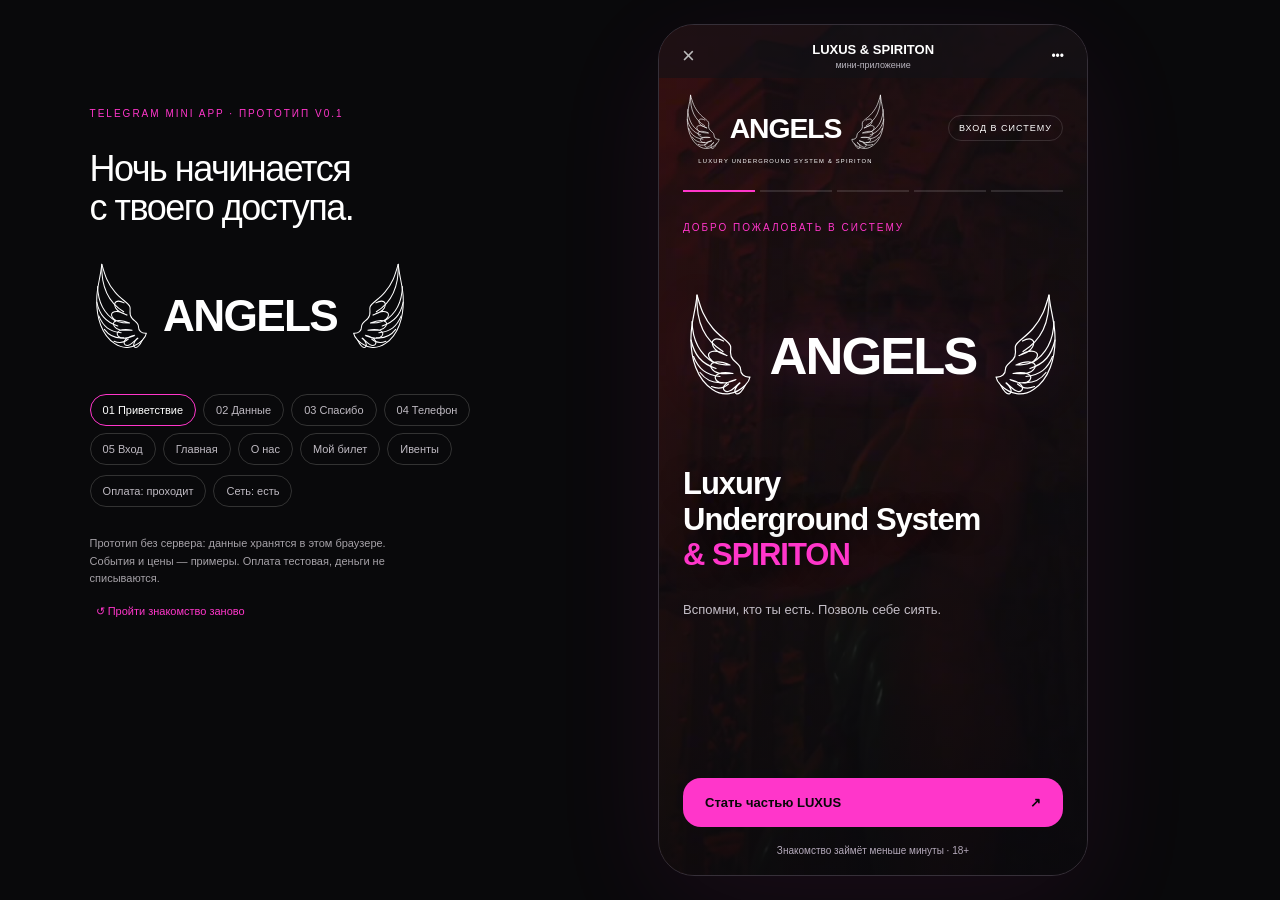
==== index.html @ 1a1ac855 "Все надписи на русском" ====
<!doctype html>
<html lang="ru">
  <head>
    <meta charset="utf-8" />
    <meta name="robots" content="noindex, nofollow" />
    <meta name="viewport" content="width=device-width,initial-scale=1,maximum-scale=1,user-scalable=no,viewport-fit=cover" />
    <link rel="icon" href="assets/angels-wings.svg" type="image/svg+xml" />
    <title>Luxury Underground System &amp; SPIRITON</title>
    <script src="https://telegram.org/js/telegram-web-app.js"></script>
    <script type="module" crossorigin src="./assets/index-Bnv5csjF.js"></script>
    <link rel="stylesheet" crossorigin href="./assets/index-D_wm2m-c.css">
  </head>
  <body>
    <div id="root"></div>
  </body>
</html>
---- assets/index-D_wm2m-c.css ----
:root{--pink:#ff36ca;--muted:#aba5ad;--line:#ffffff22}*{box-sizing:border-box}body{margin:0;background:#09090b;color:#fff;font-family:Arial,Helvetica,sans-serif}button,input{font:inherit}button{cursor:pointer}button:focus-visible,input:focus-visible{outline:2px solid var(--pink);outline-offset:4px}.studio{position:fixed;left:7vw;top:12vh;width:31vw}.studio .brand{font-size:70px}.studio p{color:#a6a2a8;line-height:1.6;max-width:360px}.eyebrow{font-size:10px;letter-spacing:2px;text-transform:uppercase;color:var(--pink)}.studio h1{font-size:36px;font-weight:400;line-height:1.1;letter-spacing:-1.5px}.screen-links{display:flex;gap:7px;flex-wrap:wrap;max-width:390px;margin-top:28px}.screen-links button{background:transparent;color:#bfbac2;border:1px solid #333;padding:9px 12px;font-size:11px;border-radius:30px}.screen-links button:hover{border-color:var(--pink);color:#fff}.note{font-size:11px!important;margin-top:28px}.phone{position:relative;max-width:430px;min-height:850px;height:calc(100dvh - 48px);margin:24px 15vw 24px auto;overflow:hidden;background:#101014;border:1px solid #363039;border-radius:36px;box-shadow:0 30px 120px #ff36ca12}.bg{position:absolute;inset:0;width:100%;height:100%;object-fit:cover;opacity:.36;display:none}.shade{position:absolute;inset:0;background:linear-gradient(180deg,#09090b70,#09090b30 35%,#09090bea);pointer-events:none;display:none}.inside .bg,.inside .shade{display:block}.telegram{height:53px;padding:19px 23px 10px;display:flex;align-items:center;justify-content:space-between;position:relative;background:#11111699;font-size:12px}.telegram b{font-size:13px}.telegram small{color:#b9b5bf;font-size:9px}.close{font-size:22px;color:#bbb}.top{position:relative;display:flex;justify-content:space-between;align-items:center;padding:22px 24px 12px}.brand{font-weight:950;font-size:30px;letter-spacing:-2px;line-height:.9}.brand span{color:var(--pink)}.subtitle{font-size:6px;letter-spacing:1.7px;margin-top:7px;font-weight:400}.badge{font-size:9px;padding:7px 10px;border:1px solid var(--line);border-radius:20px;letter-spacing:1px}.content{position:relative;padding:14px 24px 100px;height:calc(100% - 128px);overflow:auto;scrollbar-width:none}.content::-webkit-scrollbar{display:none}h2{font-size:36px;line-height:1.06;letter-spacing:-1.5px;margin:14px 0}h3{font-size:23px;letter-spacing:-.6px;margin:10px 0}p{font-size:13px;line-height:1.6;color:#c4bec7}.pink{color:var(--pink)}.hero-word{font-size:83px;font-weight:950;letter-spacing:-7px;line-height:.82;position:relative;margin:36px 0 24px}.hero-word span{display:block;color:var(--pink)}.orbit{position:relative;height:178px;margin:30px 0 38px;display:grid;place-items:center}.orbit:before,.orbit:after{content:"";position:absolute;width:255px;height:92px;border:1px solid #ff36ca88;border-radius:50%;transform:rotate(-28deg);box-shadow:0 0 30px #ff36ca12}.orbit:after{transform:rotate(28deg);border-color:#fff5}.orbit b{font-size:88px;font-weight:300;text-shadow:0 0 40px #ff36ca88;color:var(--pink)}.step{display:flex;gap:5px;margin:0 0 30px}.step i{height:2px;background:#ffffff20;flex:1}.step i.active{background:var(--pink)}.primary{width:100%;border:0;background:var(--pink);color:#080808;padding:17px 18px;border-radius:9px;display:flex;justify-content:space-between;font-weight:700;font-size:13px}.secondary{width:100%;padding:15px;background:#ffffff06;border:1px solid var(--line);color:#fff;border-radius:9px;margin-top:10px;font-size:12px}.bottom-copy{color:#77717b;font-size:10px;text-align:center;margin-top:16px;line-height:1.6}.field{display:block;margin:17px 0;font-size:10px;color:#b6aebb;letter-spacing:.5px}.field input{margin-top:9px;width:100%;padding:15px 0;color:#fff;background:transparent;border:0;border-bottom:1px solid #ffffff30;outline:none;border-radius:0;font-size:15px}.field input:focus{border-color:var(--pink)}.field input::placeholder{color:#645e69}.check{display:flex;gap:10px;font-size:10px;color:#99919e;line-height:1.6;margin:25px 0}.check input{accent-color:var(--pink)}.round-check{display:grid;place-items:center;width:86px;height:86px;border-radius:50%;background:#ff36ca12;border:1px solid #ff36ca55;font-size:38px;color:var(--pink);margin:40px 0}.card{border:1px solid var(--line);border-radius:18px;background:linear-gradient(130deg,#ffffff12,#ffffff04);padding:22px;-webkit-backdrop-filter:blur(18px);backdrop-filter:blur(18px)}.member{margin:19px 0 22px;position:relative;overflow:hidden}.member:before{content:"";position:absolute;right:-100px;top:-100px;width:230px;height:230px;background:#ff36ca28;filter:blur(50px)}.member-top{display:flex;justify-content:space-between;align-items:center}.member-name{font-size:23px;margin-top:25px}.member-id{font-size:9px;color:#c8becb;letter-spacing:1.3px;margin-top:7px}.qr-box{background:#fff;border-radius:12px;width:157px;padding:12px;margin:23px auto 12px}.qr-help{text-align:center;font-size:10px;color:#c6bdca;line-height:1.6}.section-title{display:flex;justify-content:space-between;align-items:center;margin:26px 0 14px}.section-title h3{font-size:17px;margin:0}.text-btn{background:none;border:none;color:var(--pink);font-size:11px;padding:6px}.event{padding:0;overflow:hidden;cursor:pointer;margin-bottom:16px}.poster{height:170px;position:relative;background:radial-gradient(ellipse at 20% 120%,#ff36ca,#7b004f 35%,#0c080e 75%);padding:22px;overflow:hidden}.poster:before{content:"";position:absolute;right:-40px;top:20px;width:240px;height:100px;border:2px solid #ff9fef;border-radius:50%;transform:rotate(-36deg);box-shadow:0 0 25px #ff36ca77}.poster:after{content:"";position:absolute;right:-10px;top:40px;width:190px;height:130px;border:1px solid #ff65d7;border-radius:50%;transform:rotate(45deg)}.poster .date{position:relative;z-index:1;font-size:10px;letter-spacing:2px}.poster strong{position:absolute;z-index:1;bottom:19px;left:22px;font-size:45px;line-height:.85;letter-spacing:-3px}.poster.alt{background:radial-gradient(ellipse at bottom,#5e47ac,#171226 65%)}.event-info{padding:18px 20px}.event-info h3{font-size:17px;margin:0 0 7px}.event-info p{font-size:11px;margin:0}.event-foot{margin-top:18px;display:flex;justify-content:space-between;align-items:center;font-size:12px}.event-foot b{color:var(--pink)}.nav{position:absolute;bottom:0;left:0;right:0;padding:10px 12px 22px;background:#0a0a0def;-webkit-backdrop-filter:blur(20px);backdrop-filter:blur(20px);border-top:1px solid #ffffff16;display:flex;z-index:5}.nav button{flex:1;display:grid;gap:7px;justify-items:center;background:none;color:#89818e;border:0;font-size:9px;padding:9px 0}.nav button svg{height:20px;width:20px}.nav button.selected{color:var(--pink)}.empty{text-align:center;padding:60px 10px}.empty .symbol{font-size:58px;color:var(--pink)}.ticket{border:1px solid #ff36ca55;border-radius:16px;padding:22px;background:#141016aa;margin-top:25px}.back{color:#ddd;background:none;border:0;padding:0;font-size:11px;margin-bottom:20px}.details-row{display:flex;gap:8px;margin:20px 0}.details-row div{flex:1;padding:14px 10px;border:1px solid var(--line);border-radius:10px;font-size:12px}.details-row small{display:block;color:#99909f;font-size:9px;margin-bottom:7px}.toast{position:absolute;bottom:108px;left:24px;right:24px;background:#26212d;border:1px solid #ff36ca66;z-index:9;border-radius:12px;padding:16px;font-size:12px;box-shadow:0 10px 30px #0007}.about-big{font-size:64px;letter-spacing:-4px;font-weight:950;line-height:.9;margin:35px 0}.about-big span{color:var(--pink)}.label{font-size:9px;letter-spacing:1.7px;color:#a69cac}.divider{height:1px;background:var(--line);margin:28px 0}.ready{margin:50px 0 30px}.error{font-size:11px;color:#ff9edc;margin:10px 0}.demo{font-size:9px;color:#938899;padding:10px 0}@media(max-width:900px){.studio{display:none}.phone{margin:0 auto;height:100dvh;min-height:680px;border:0;border-radius:0;max-width:480px}.content{padding-bottom:100px}}@media(prefers-reduced-motion:reduce){video{display:none!important}.inside{background:#101014 url(../assets/poster.jpg) center/cover}.shade{background:#09090bdd}}.angel-mark{display:flex;justify-content:center;align-items:center;margin:28px 0 34px;height:208px}.angel-mark svg{width:100%;height:100%;color:#fff;filter:drop-shadow(0 0 23px #ff36ca33)}.angel-mark.small{height:100px;margin:24px 0}.header-wings{width:37px;height:27px;object-fit:contain;margin-left:10px;vertical-align:middle}.brand-lockup{display:flex;align-items:center;gap:8px}.spiriton{display:block;color:var(--pink);font-weight:700;letter-spacing:2.5px;font-size:10px;margin-top:12px}.welcome-title{font-size:31px;line-height:1.15;letter-spacing:-1px;margin-top:27px}.welcome-title span{color:var(--pink)}.subtitle{font-size:6px;letter-spacing:1.2px}.about-wings{height:110px;margin:20px 0}.angels-header{display:block;width:205px;height:62px;object-fit:contain}.angels-studio{width:320px;max-width:100%;height:100px;object-fit:contain}.angels-card{display:block;width:155px;height:48px;object-fit:contain}.angel-mark{height:155px;margin:36px 0 28px}.angel-mark.small{height:95px}.about-wings{height:100px}.top{padding-top:14px}.subtitle{margin-top:1px;font-size:5.8px}.phone{background:#101014 url(../assets/onboarding-poster.jpg) center/cover}.phone.inside{background:#101014 url(../assets/poster.jpg) center/cover}.onboarding-bg{display:block;opacity:.6}.inside .onboarding-bg{display:none}.shade{display:block;background:linear-gradient(180deg,#08070b66,#08070b88 45%,#08070bc9)}.inside .shade{background:linear-gradient(180deg,#09090b70,#09090b30 35%,#09090bea)}.field input{background:#0a080c55;padding-left:12px;padding-right:12px;border-radius:7px 7px 0 0}.field input::placeholder{color:#aaa2ad}.field{color:#ddd1df}.check{color:#c7bdca}.bottom-copy{color:#b5aabb}.onboarding-bg~.content h2{text-shadow:0 2px 24px #0007}@media(prefers-reduced-motion:reduce){.bg{display:none!important}}.in-tg .phone{margin:0 auto;height:100dvh;min-height:0;border:0;border-radius:0;max-width:none;box-shadow:none}.in-tg .content{height:calc(100% - 75px)}.in-tg .nav{padding-bottom:calc(14px + var(--tg-safe-area-inset-bottom,0px))}.primary:disabled,.secondary:disabled{opacity:.55;cursor:default}.primary span:only-child{margin:0 auto}.spinner{display:inline-block;width:28px;height:28px;border:2px solid #ff36ca33;border-top-color:var(--pink);border-radius:50%;animation:spin .9s linear infinite}@keyframes spin{to{transform:rotate(360deg)}}.skeleton{cursor:default}.skeleton .poster{background:#ffffff0a}.skeleton .poster:before,.skeleton .poster:after{display:none}.skeleton .event-info i{display:block;height:12px;border-radius:6px;background:#ffffff12;margin:6px 0 12px;width:70%}.skeleton .event-info i+i{width:45%}.skeleton .poster,.skeleton .event-info i{animation:pulse 1.4s ease-in-out infinite}@keyframes pulse{50%{opacity:.45}}.qr-box{position:relative;overflow:hidden}.qr-box svg{display:block;width:100%;height:auto}.qr-empty{aspect-ratio:1;background:#f2f2f2}.qr-timer{position:absolute;left:0;bottom:0;height:3px;background:var(--pink);transition:width 1s linear}.round-check.fail{color:#ff9edc;border-color:#ff9edc66;background:#ff9edc12}.test-pay{color:#ff9edc;letter-spacing:.5px}.ticket-off{border-color:var(--line);opacity:.6}.tg-sheet{position:absolute;left:12px;right:12px;bottom:12px;z-index:10;background:#1c1a21;border:1px solid #ffffff22;border-radius:16px;padding:18px;box-shadow:0 20px 60px #000a;display:grid;gap:12px;font-size:13px}.tg-sheet small{color:#8f8796;font-size:10px}.tg-sheet>div{display:flex;gap:10px}.tg-sheet .secondary{margin:0}.select{display:block;margin-top:9px;width:100%;padding:15px 12px;background:#0a080c55;color:#fff;border:0;border-bottom:1px solid #ffffff30;border-radius:7px 7px 0 0;font:inherit;font-size:14px}.scan-result{text-align:center;margin:10px 0 18px}.scan-result .round-check{margin:6px auto 14px;width:72px;height:72px;font-size:32px}.scan-result.ok{border-color:#ff36ca88}.scan-result.bad{border-color:#ff9edc66}.scan-result p{margin:0}.demo-panel{margin-top:22px;padding-top:6px;border-top:1px dashed #ffffff22}.demo-panel .label{margin:14px 0 2px}.scan-log{list-style:none;padding:0;margin:0}.scan-log li{display:grid;grid-template-columns:44px 1fr;gap:2px 10px;padding:12px 0;border-bottom:1px solid var(--line);font-size:12px}.scan-log li span{grid-row:span 2;color:#99909f}.scan-log li small{color:#99909f;font-size:10px}.scan-log li.ok b{color:var(--pink)}.scan-log li.bad b{color:#ff9edc}.screen-links+.screen-links{margin-top:10px}.phone{display:flex;flex-direction:column}.content{flex:1 1 auto;height:auto!important;min-height:0}@media(max-width:900px){.phone{min-height:0}}body{overscroll-behavior:none}.in-tg,.in-tg body{overflow:hidden}.content.fit{display:flex;flex-direction:column}.content.onb{padding-bottom:calc(16px + env(safe-area-inset-bottom,0px))}.fit>form{display:flex;flex-direction:column;flex:1 0 auto}.fit .primary{margin-top:auto;flex-shrink:0}.fit .error:empty{margin:0}.step{margin-bottom:clamp(12px,calc(var(--vh,8px)*3.75),30px)}.content h2{font-size:clamp(25px,calc(var(--vh,8px)*4.5),36px);margin:clamp(6px,calc(var(--vh,8px)*1.75),14px) 0}.content p{margin:clamp(4px,calc(var(--vh,8px)*1.6),13px) 0}.angel-mark{height:clamp(64px,calc(var(--vh,8px)*19.4),155px);margin:clamp(8px,calc(var(--vh,8px)*4.5),36px) 0 clamp(8px,calc(var(--vh,8px)*3.5),28px)}.angel-mark.small{height:clamp(48px,calc(var(--vh,8px)*11.9),95px);margin:clamp(6px,calc(var(--vh,8px)*3),24px) 0}.round-check{width:clamp(52px,calc(var(--vh,8px)*10.75),86px);height:clamp(52px,calc(var(--vh,8px)*10.75),86px);font-size:clamp(22px,calc(var(--vh,8px)*4.75),38px);margin:clamp(8px,calc(var(--vh,8px)*5),40px) 0}.welcome-title{font-size:clamp(23px,calc(var(--vh,8px)*3.9),31px)!important;margin-top:clamp(8px,calc(var(--vh,8px)*3.4),27px)}.ready{margin:clamp(6px,calc(var(--vh,8px)*6.25),50px) 0 clamp(6px,calc(var(--vh,8px)*3.75),30px)}.field{margin:clamp(6px,calc(var(--vh,8px)*2.1),17px) 0}.field input{margin-top:clamp(4px,calc(var(--vh,8px)*1.1),9px);padding-top:clamp(8px,calc(var(--vh,8px)*1.9),15px);padding-bottom:clamp(8px,calc(var(--vh,8px)*1.9),15px)}.check{margin:clamp(8px,calc(var(--vh,8px)*3.1),25px) 0}.bottom-copy{margin-top:clamp(8px,calc(var(--vh,8px)*2),16px)}.primary{padding-top:clamp(13px,calc(var(--vh,8px)*2.1),17px);padding-bottom:clamp(13px,calc(var(--vh,8px)*2.1),17px)}.secondary{margin-top:clamp(6px,calc(var(--vh,8px)*1.25),10px);padding:clamp(11px,calc(var(--vh,8px)*1.9),15px)}.member{margin:clamp(10px,calc(var(--vh,8px)*2.4),19px) 0 clamp(12px,calc(var(--vh,8px)*2.75),22px);padding:clamp(14px,calc(var(--vh,8px)*2.75),22px) 22px}.member-name{margin-top:clamp(10px,calc(var(--vh,8px)*3.1),25px);font-size:clamp(19px,calc(var(--vh,8px)*2.9),23px)}.qr-box{width:clamp(112px,calc(var(--vh,8px)*19.6),157px);margin:clamp(10px,calc(var(--vh,8px)*2.9),23px) auto clamp(8px,calc(var(--vh,8px)*1.5),12px)}.checkout-card{margin:clamp(10px,calc(var(--vh,8px)*3.75),30px) 0!important;padding:clamp(14px,calc(var(--vh,8px)*2.75),22px) 22px}.checkout-card h2{margin:clamp(4px,calc(var(--vh,8px)*1),10px) 0 0}@media(max-height:700px){.top{padding:8px 24px 6px}.angels-header{height:44px;width:150px}.badge{padding:5px 9px}}.field-row{display:grid;grid-template-columns:1fr 1fr;gap:12px}.field-row .field input{font-size:14px;min-width:0}@media(max-height:700px){.onb-sub{display:none}}.ready .round-check{margin:clamp(4px,calc(var(--vh,8px)*4),40px) 0}.primary,.secondary{border-radius:18px}.primary{padding-left:22px;padding-right:22px}.about-big{font-size:min(64px,15.5vw)}.brand-pair{margin-top:10px;font-size:10px;font-weight:700;letter-spacing:2px;line-height:1.5;color:#fff}.brand-pair span{display:block;color:var(--pink)}@media(max-height:780px){.one-line-low br{display:none}}@media(max-height:620px){.ready+.angel-mark{display:none}.checkout-card p{display:none}}.in-tg .back{display:none}@media(max-height:620px){.member .qr-help span,.member .qr-help br{display:none}.member-id{margin-top:4px}.content>.eyebrow+h2{margin-top:2px}}.nav{padding:8px 10px calc(14px + env(safe-area-inset-bottom,0px));gap:0}.nav button{position:relative;margin:0 2px;border-radius:14px;transition:background .2s,color .2s}.nav button+button:before{content:"";position:absolute;left:-3px;top:18%;bottom:18%;width:1px;background:#ffffff1c}.nav button.selected{background:#ff36ca14;box-shadow:inset 0 0 0 1px #ff36ca33}.nav button.selected:before,.nav button.selected+button:before{opacity:0}.nav button:active{background:#ffffff0d}.field input,.field-row .field input,.select{font-size:16px}@media(max-width:900px){.phone{height:calc(var(--vh,1vh)*100)}}.in-tg .phone{height:calc(var(--vh,1vh)*100)}html,body{touch-action:manipulation;-webkit-text-size-adjust:100%}.field.invalid{color:#ff9edc}.field.invalid input{border-bottom-color:#ff9edc;background:#ff36ca12}.field-err{display:block;margin-top:5px;font-size:11px;letter-spacing:0;color:#ff9edc;line-height:1.3}.check.invalid{color:#ff9edc}.check.invalid input{outline:1px solid #ff9edc;outline-offset:2px}.check .field-err{margin-top:4px}.home-actions{display:grid;gap:10px;margin-top:clamp(10px,calc(var(--vh,8px)*2),18px)}.home-actions button{display:flex;justify-content:space-between;align-items:center;width:100%;padding:clamp(13px,calc(var(--vh,8px)*2),17px) 18px;border-radius:18px;border:1px solid var(--line);background:linear-gradient(130deg,#ffffff12,#ffffff04);color:#fff;font-size:13px;text-align:left}.home-actions button span{color:var(--pink);font-size:11px}.home-actions button:first-child{border-color:#ff36ca66}.home-actions button:active{background:#ff36ca14}@media(max-height:620px){.home-actions{grid-template-columns:repeat(3,1fr);gap:8px}.home-actions button{flex-direction:column;align-items:flex-start;gap:6px;padding:12px 10px;font-size:11px;line-height:1.25}.home-actions button span{font-size:10px}}.sheet-overlay{position:absolute;inset:0;z-index:20;background:#05040799;-webkit-backdrop-filter:blur(6px);backdrop-filter:blur(6px);display:flex;align-items:flex-end}.table-sheet{position:relative;left:auto;right:auto;bottom:auto;margin:12px;width:calc(100% - 24px);padding:22px;gap:10px;border-color:#ff36ca55}.table-sheet h3,.table-sheet p{margin:0}.manager{display:flex;justify-content:space-between;align-items:center;padding:12px 14px;border:1px solid var(--line);border-radius:14px;font-size:14px}.manager span{color:var(--pink);font-weight:700}.manager small{color:#99909f;font-size:10px}.dress-feed{display:grid;gap:12px;margin-top:14px}.dress-feed img{display:block;width:100%;height:auto;border-radius:16px;border:1px solid var(--line);background:#ffffff08}.phone,.phone.inside{background:#101014}.inside .bg{opacity:.5}@media(prefers-reduced-motion:reduce){.phone{background:#101014 url(../assets/onboarding-poster.jpg) center/cover}.phone.inside{background:#101014 url(../assets/poster.jpg) center/cover}}.dress-cta{margin-top:18px}.top>div:first-child{display:flex;flex-direction:column;align-items:center}.top .subtitle{text-align:center;margin-top:4px}.member .member-name{margin-top:0}.content.page-home{display:flex;flex-direction:column}.content.page-home>:first-child{margin-top:auto}.badge,.label{text-transform:uppercase}.badge{white-space:nowrap}
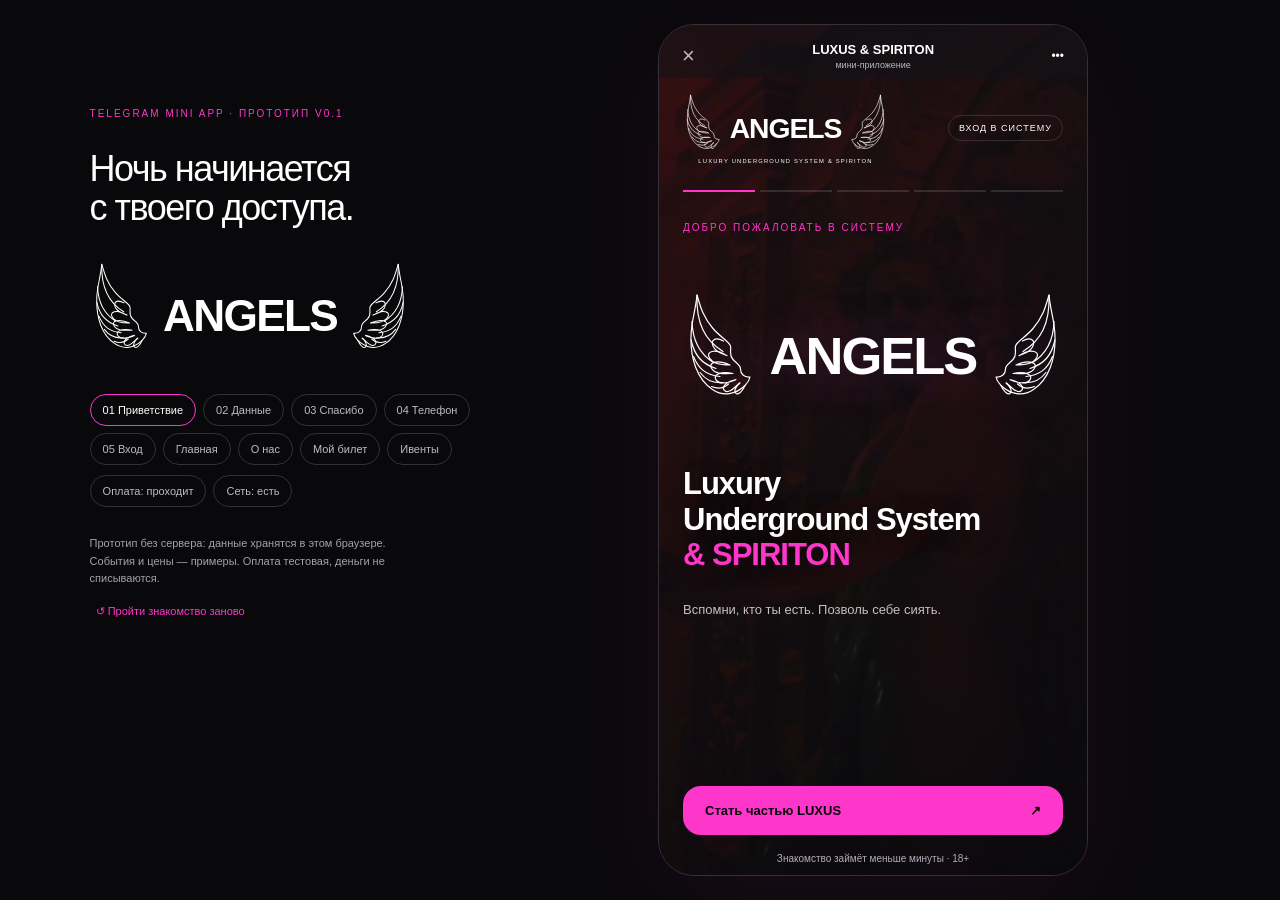
==== commit 36ccd607: "Страница зафиксирована в Telegram; запас под меню по реальной высоте; масштаб без системной полосы; " ====
--- a/index.html
+++ b/index.html
@@ -7,8 +7,8 @@
     <link rel="icon" href="assets/angels-wings.svg" type="image/svg+xml" />
     <title>Luxury Underground System &amp; SPIRITON</title>
     <script src="https://telegram.org/js/telegram-web-app.js"></script>
-    <script type="module" crossorigin src="./assets/index-Bnv5csjF.js"></script>
-    <link rel="stylesheet" crossorigin href="./assets/index-D_wm2m-c.css">
+    <script type="module" crossorigin src="./assets/index-D9Lkmr3P.js"></script>
+    <link rel="stylesheet" crossorigin href="./assets/index-BZKNh6Tk.css">
   </head>
   <body>
     <div id="root"></div>
--- a/assets/index-BZKNh6Tk.css
+++ b/assets/index-BZKNh6Tk.css
@@ -0,0 +1 @@
+:root{--pink:#ff36ca;--muted:#aba5ad;--line:#ffffff22}*{box-sizing:border-box}body{margin:0;background:#09090b;color:#fff;font-family:Arial,Helvetica,sans-serif}button,input{font:inherit}button{cursor:pointer}button:focus-visible,input:focus-visible{outline:2px solid var(--pink);outline-offset:4px}.studio{position:fixed;left:7vw;top:12vh;width:31vw}.studio .brand{font-size:70px}.studio p{color:#a6a2a8;line-height:1.6;max-width:360px}.eyebrow{font-size:10px;letter-spacing:2px;text-transform:uppercase;color:var(--pink)}.studio h1{font-size:36px;font-weight:400;line-height:1.1;letter-spacing:-1.5px}.screen-links{display:flex;gap:7px;flex-wrap:wrap;max-width:390px;margin-top:28px}.screen-links button{background:transparent;color:#bfbac2;border:1px solid #333;padding:9px 12px;font-size:11px;border-radius:30px}.screen-links button:hover{border-color:var(--pink);color:#fff}.note{font-size:11px!important;margin-top:28px}.phone{position:relative;max-width:430px;min-height:850px;height:calc(100dvh - 48px);margin:24px 15vw 24px auto;overflow:hidden;background:#101014;border:1px solid #363039;border-radius:36px;box-shadow:0 30px 120px #ff36ca12}.bg{position:absolute;inset:0;width:100%;height:100%;object-fit:cover;opacity:.36;display:none}.shade{position:absolute;inset:0;background:linear-gradient(180deg,#09090b70,#09090b30 35%,#09090bea);pointer-events:none;display:none}.inside .bg,.inside .shade{display:block}.telegram{height:53px;padding:19px 23px 10px;display:flex;align-items:center;justify-content:space-between;position:relative;background:#11111699;font-size:12px}.telegram b{font-size:13px}.telegram small{color:#b9b5bf;font-size:9px}.close{font-size:22px;color:#bbb}.top{position:relative;display:flex;justify-content:space-between;align-items:center;padding:22px 24px 12px}.brand{font-weight:950;font-size:30px;letter-spacing:-2px;line-height:.9}.brand span{color:var(--pink)}.subtitle{font-size:6px;letter-spacing:1.7px;margin-top:7px;font-weight:400}.badge{font-size:9px;padding:7px 10px;border:1px solid var(--line);border-radius:20px;letter-spacing:1px}.content{position:relative;padding:14px 24px 100px;height:calc(100% - 128px);overflow:auto;scrollbar-width:none}.content::-webkit-scrollbar{display:none}h2{font-size:36px;line-height:1.06;letter-spacing:-1.5px;margin:14px 0}h3{font-size:23px;letter-spacing:-.6px;margin:10px 0}p{font-size:13px;line-height:1.6;color:#c4bec7}.pink{color:var(--pink)}.hero-word{font-size:83px;font-weight:950;letter-spacing:-7px;line-height:.82;position:relative;margin:36px 0 24px}.hero-word span{display:block;color:var(--pink)}.orbit{position:relative;height:178px;margin:30px 0 38px;display:grid;place-items:center}.orbit:before,.orbit:after{content:"";position:absolute;width:255px;height:92px;border:1px solid #ff36ca88;border-radius:50%;transform:rotate(-28deg);box-shadow:0 0 30px #ff36ca12}.orbit:after{transform:rotate(28deg);border-color:#fff5}.orbit b{font-size:88px;font-weight:300;text-shadow:0 0 40px #ff36ca88;color:var(--pink)}.step{display:flex;gap:5px;margin:0 0 30px}.step i{height:2px;background:#ffffff20;flex:1}.step i.active{background:var(--pink)}.primary{width:100%;border:0;background:var(--pink);color:#080808;padding:17px 18px;border-radius:9px;display:flex;justify-content:space-between;font-weight:700;font-size:13px}.secondary{width:100%;padding:15px;background:#ffffff06;border:1px solid var(--line);color:#fff;border-radius:9px;margin-top:10px;font-size:12px}.bottom-copy{color:#77717b;font-size:10px;text-align:center;margin-top:16px;line-height:1.6}.field{display:block;margin:17px 0;font-size:10px;color:#b6aebb;letter-spacing:.5px}.field input{margin-top:9px;width:100%;padding:15px 0;color:#fff;background:transparent;border:0;border-bottom:1px solid #ffffff30;outline:none;border-radius:0;font-size:15px}.field input:focus{border-color:var(--pink)}.field input::placeholder{color:#645e69}.check{display:flex;gap:10px;font-size:10px;color:#99919e;line-height:1.6;margin:25px 0}.check input{accent-color:var(--pink)}.round-check{display:grid;place-items:center;width:86px;height:86px;border-radius:50%;background:#ff36ca12;border:1px solid #ff36ca55;font-size:38px;color:var(--pink);margin:40px 0}.card{border:1px solid var(--line);border-radius:18px;background:linear-gradient(130deg,#ffffff12,#ffffff04);padding:22px;-webkit-backdrop-filter:blur(18px);backdrop-filter:blur(18px)}.member{margin:19px 0 22px;position:relative;overflow:hidden}.member:before{content:"";position:absolute;right:-100px;top:-100px;width:230px;height:230px;background:#ff36ca28;filter:blur(50px)}.member-top{display:flex;justify-content:space-between;align-items:center}.member-name{font-size:23px;margin-top:25px}.member-id{font-size:9px;color:#c8becb;letter-spacing:1.3px;margin-top:7px}.qr-box{background:#fff;border-radius:12px;width:157px;padding:12px;margin:23px auto 12px}.qr-help{text-align:center;font-size:10px;color:#c6bdca;line-height:1.6}.section-title{display:flex;justify-content:space-between;align-items:center;margin:26px 0 14px}.section-title h3{font-size:17px;margin:0}.text-btn{background:none;border:none;color:var(--pink);font-size:11px;padding:6px}.event{padding:0;overflow:hidden;cursor:pointer;margin-bottom:16px}.poster{height:170px;position:relative;background:radial-gradient(ellipse at 20% 120%,#ff36ca,#7b004f 35%,#0c080e 75%);padding:22px;overflow:hidden}.poster:before{content:"";position:absolute;right:-40px;top:20px;width:240px;height:100px;border:2px solid #ff9fef;border-radius:50%;transform:rotate(-36deg);box-shadow:0 0 25px #ff36ca77}.poster:after{content:"";position:absolute;right:-10px;top:40px;width:190px;height:130px;border:1px solid #ff65d7;border-radius:50%;transform:rotate(45deg)}.poster .date{position:relative;z-index:1;font-size:10px;letter-spacing:2px}.poster strong{position:absolute;z-index:1;bottom:19px;left:22px;font-size:45px;line-height:.85;letter-spacing:-3px}.poster.alt{background:radial-gradient(ellipse at bottom,#5e47ac,#171226 65%)}.event-info{padding:18px 20px}.event-info h3{font-size:17px;margin:0 0 7px}.event-info p{font-size:11px;margin:0}.event-foot{margin-top:18px;display:flex;justify-content:space-between;align-items:center;font-size:12px}.event-foot b{color:var(--pink)}.nav{position:absolute;bottom:0;left:0;right:0;padding:10px 12px 22px;background:#0a0a0def;-webkit-backdrop-filter:blur(20px);backdrop-filter:blur(20px);border-top:1px solid #ffffff16;display:flex;z-index:5}.nav button{flex:1;display:grid;gap:7px;justify-items:center;background:none;color:#89818e;border:0;font-size:9px;padding:9px 0}.nav button svg{height:20px;width:20px}.nav button.selected{color:var(--pink)}.empty{text-align:center;padding:60px 10px}.empty .symbol{font-size:58px;color:var(--pink)}.ticket{border:1px solid #ff36ca55;border-radius:16px;padding:22px;background:#141016aa;margin-top:25px}.back{color:#ddd;background:none;border:0;padding:0;font-size:11px;margin-bottom:20px}.details-row{display:flex;gap:8px;margin:20px 0}.details-row div{flex:1;padding:14px 10px;border:1px solid var(--line);border-radius:10px;font-size:12px}.details-row small{display:block;color:#99909f;font-size:9px;margin-bottom:7px}.toast{position:absolute;bottom:108px;left:24px;right:24px;background:#26212d;border:1px solid #ff36ca66;z-index:9;border-radius:12px;padding:16px;font-size:12px;box-shadow:0 10px 30px #0007}.about-big{font-size:64px;letter-spacing:-4px;font-weight:950;line-height:.9;margin:35px 0}.about-big span{color:var(--pink)}.label{font-size:9px;letter-spacing:1.7px;color:#a69cac}.divider{height:1px;background:var(--line);margin:28px 0}.ready{margin:50px 0 30px}.error{font-size:11px;color:#ff9edc;margin:10px 0}.demo{font-size:9px;color:#938899;padding:10px 0}@media(max-width:900px){.studio{display:none}.phone{margin:0 auto;height:100dvh;min-height:680px;border:0;border-radius:0;max-width:480px}.content{padding-bottom:100px}}@media(prefers-reduced-motion:reduce){video{display:none!important}.inside{background:#101014 url(../assets/poster.jpg) center/cover}.shade{background:#09090bdd}}.angel-mark{display:flex;justify-content:center;align-items:center;margin:28px 0 34px;height:208px}.angel-mark svg{width:100%;height:100%;color:#fff;filter:drop-shadow(0 0 23px #ff36ca33)}.angel-mark.small{height:100px;margin:24px 0}.header-wings{width:37px;height:27px;object-fit:contain;margin-left:10px;vertical-align:middle}.brand-lockup{display:flex;align-items:center;gap:8px}.spiriton{display:block;color:var(--pink);font-weight:700;letter-spacing:2.5px;font-size:10px;margin-top:12px}.welcome-title{font-size:31px;line-height:1.15;letter-spacing:-1px;margin-top:27px}.welcome-title span{color:var(--pink)}.subtitle{font-size:6px;letter-spacing:1.2px}.about-wings{height:110px;margin:20px 0}.angels-header{display:block;width:205px;height:62px;object-fit:contain}.angels-studio{width:320px;max-width:100%;height:100px;object-fit:contain}.angels-card{display:block;width:155px;height:48px;object-fit:contain}.angel-mark{height:155px;margin:36px 0 28px}.angel-mark.small{height:95px}.about-wings{height:100px}.top{padding-top:14px}.subtitle{margin-top:1px;font-size:5.8px}.phone{background:#101014 url(../assets/onboarding-poster.jpg) center/cover}.phone.inside{background:#101014 url(../assets/poster.jpg) center/cover}.onboarding-bg{display:block;opacity:.6}.inside .onboarding-bg{display:none}.shade{display:block;background:linear-gradient(180deg,#08070b66,#08070b88 45%,#08070bc9)}.inside .shade{background:linear-gradient(180deg,#09090b70,#09090b30 35%,#09090bea)}.field input{background:#0a080c55;padding-left:12px;padding-right:12px;border-radius:7px 7px 0 0}.field input::placeholder{color:#aaa2ad}.field{color:#ddd1df}.check{color:#c7bdca}.bottom-copy{color:#b5aabb}.onboarding-bg~.content h2{text-shadow:0 2px 24px #0007}@media(prefers-reduced-motion:reduce){.bg{display:none!important}}.in-tg .phone{margin:0 auto;height:100dvh;min-height:0;border:0;border-radius:0;max-width:none;box-shadow:none}.in-tg .content{height:calc(100% - 75px)}.in-tg .nav{padding-bottom:calc(14px + var(--tg-safe-area-inset-bottom,0px))}.primary:disabled,.secondary:disabled{opacity:.55;cursor:default}.primary span:only-child{margin:0 auto}.spinner{display:inline-block;width:28px;height:28px;border:2px solid #ff36ca33;border-top-color:var(--pink);border-radius:50%;animation:spin .9s linear infinite}@keyframes spin{to{transform:rotate(360deg)}}.skeleton{cursor:default}.skeleton .poster{background:#ffffff0a}.skeleton .poster:before,.skeleton .poster:after{display:none}.skeleton .event-info i{display:block;height:12px;border-radius:6px;background:#ffffff12;margin:6px 0 12px;width:70%}.skeleton .event-info i+i{width:45%}.skeleton .poster,.skeleton .event-info i{animation:pulse 1.4s ease-in-out infinite}@keyframes pulse{50%{opacity:.45}}.qr-box{position:relative;overflow:hidden}.qr-box svg{display:block;width:100%;height:auto}.qr-empty{aspect-ratio:1;background:#f2f2f2}.qr-timer{position:absolute;left:0;bottom:0;height:3px;background:var(--pink);transition:width 1s linear}.round-check.fail{color:#ff9edc;border-color:#ff9edc66;background:#ff9edc12}.test-pay{color:#ff9edc;letter-spacing:.5px}.ticket-off{border-color:var(--line);opacity:.6}.tg-sheet{position:absolute;left:12px;right:12px;bottom:12px;z-index:10;background:#1c1a21;border:1px solid #ffffff22;border-radius:16px;padding:18px;box-shadow:0 20px 60px #000a;display:grid;gap:12px;font-size:13px}.tg-sheet small{color:#8f8796;font-size:10px}.tg-sheet>div{display:flex;gap:10px}.tg-sheet .secondary{margin:0}.select{display:block;margin-top:9px;width:100%;padding:15px 12px;background:#0a080c55;color:#fff;border:0;border-bottom:1px solid #ffffff30;border-radius:7px 7px 0 0;font:inherit;font-size:14px}.scan-result{text-align:center;margin:10px 0 18px}.scan-result .round-check{margin:6px auto 14px;width:72px;height:72px;font-size:32px}.scan-result.ok{border-color:#ff36ca88}.scan-result.bad{border-color:#ff9edc66}.scan-result p{margin:0}.demo-panel{margin-top:22px;padding-top:6px;border-top:1px dashed #ffffff22}.demo-panel .label{margin:14px 0 2px}.scan-log{list-style:none;padding:0;margin:0}.scan-log li{display:grid;grid-template-columns:44px 1fr;gap:2px 10px;padding:12px 0;border-bottom:1px solid var(--line);font-size:12px}.scan-log li span{grid-row:span 2;color:#99909f}.scan-log li small{color:#99909f;font-size:10px}.scan-log li.ok b{color:var(--pink)}.scan-log li.bad b{color:#ff9edc}.screen-links+.screen-links{margin-top:10px}.phone{display:flex;flex-direction:column}.content{flex:1 1 auto;height:auto!important;min-height:0}@media(max-width:900px){.phone{min-height:0}}body{overscroll-behavior:none}.in-tg,.in-tg body{overflow:hidden}.content.fit{display:flex;flex-direction:column}.content.onb{padding-bottom:calc(16px + env(safe-area-inset-bottom,0px))}.fit>form{display:flex;flex-direction:column;flex:1 0 auto}.fit .primary{margin-top:auto;flex-shrink:0}.fit .error:empty{margin:0}.step{margin-bottom:clamp(12px,calc(var(--vh,8px)*3.75),30px)}.content h2{font-size:clamp(25px,calc(var(--vh,8px)*4.5),36px);margin:clamp(6px,calc(var(--vh,8px)*1.75),14px) 0}.content p{margin:clamp(4px,calc(var(--vh,8px)*1.6),13px) 0}.angel-mark{height:clamp(64px,calc(var(--vh,8px)*19.4),155px);margin:clamp(8px,calc(var(--vh,8px)*4.5),36px) 0 clamp(8px,calc(var(--vh,8px)*3.5),28px)}.angel-mark.small{height:clamp(48px,calc(var(--vh,8px)*11.9),95px);margin:clamp(6px,calc(var(--vh,8px)*3),24px) 0}.round-check{width:clamp(52px,calc(var(--vh,8px)*10.75),86px);height:clamp(52px,calc(var(--vh,8px)*10.75),86px);font-size:clamp(22px,calc(var(--vh,8px)*4.75),38px);margin:clamp(8px,calc(var(--vh,8px)*5),40px) 0}.welcome-title{font-size:clamp(23px,calc(var(--vh,8px)*3.9),31px)!important;margin-top:clamp(8px,calc(var(--vh,8px)*3.4),27px)}.ready{margin:clamp(6px,calc(var(--vh,8px)*6.25),50px) 0 clamp(6px,calc(var(--vh,8px)*3.75),30px)}.field{margin:clamp(6px,calc(var(--vh,8px)*2.1),17px) 0}.field input{margin-top:clamp(4px,calc(var(--vh,8px)*1.1),9px);padding-top:clamp(8px,calc(var(--vh,8px)*1.9),15px);padding-bottom:clamp(8px,calc(var(--vh,8px)*1.9),15px)}.check{margin:clamp(8px,calc(var(--vh,8px)*3.1),25px) 0}.bottom-copy{margin-top:clamp(8px,calc(var(--vh,8px)*2),16px)}.primary{padding-top:clamp(13px,calc(var(--vh,8px)*2.1),17px);padding-bottom:clamp(13px,calc(var(--vh,8px)*2.1),17px)}.secondary{margin-top:clamp(6px,calc(var(--vh,8px)*1.25),10px);padding:clamp(11px,calc(var(--vh,8px)*1.9),15px)}.member{margin:clamp(10px,calc(var(--vh,8px)*2.4),19px) 0 clamp(12px,calc(var(--vh,8px)*2.75),22px);padding:clamp(14px,calc(var(--vh,8px)*2.75),22px) 22px}.member-name{margin-top:clamp(10px,calc(var(--vh,8px)*3.1),25px);font-size:clamp(19px,calc(var(--vh,8px)*2.9),23px)}.qr-box{width:clamp(112px,calc(var(--vh,8px)*19.6),157px);margin:clamp(10px,calc(var(--vh,8px)*2.9),23px) auto clamp(8px,calc(var(--vh,8px)*1.5),12px)}.checkout-card{margin:clamp(10px,calc(var(--vh,8px)*3.75),30px) 0!important;padding:clamp(14px,calc(var(--vh,8px)*2.75),22px) 22px}.checkout-card h2{margin:clamp(4px,calc(var(--vh,8px)*1),10px) 0 0}@media(max-height:700px){.top{padding:8px 24px 6px}.angels-header{height:44px;width:150px}.badge{padding:5px 9px}}.field-row{display:grid;grid-template-columns:1fr 1fr;gap:12px}.field-row .field input{font-size:14px;min-width:0}@media(max-height:700px){.onb-sub{display:none}}.ready .round-check{margin:clamp(4px,calc(var(--vh,8px)*4),40px) 0}.primary,.secondary{border-radius:18px}.primary{padding-left:22px;padding-right:22px}.about-big{font-size:min(64px,15.5vw)}.brand-pair{margin-top:10px;font-size:10px;font-weight:700;letter-spacing:2px;line-height:1.5;color:#fff}.brand-pair span{display:block;color:var(--pink)}@media(max-height:780px){.one-line-low br{display:none}}@media(max-height:620px){.ready+.angel-mark{display:none}.checkout-card p{display:none}}.in-tg .back{display:none}@media(max-height:620px){.member .qr-help span,.member .qr-help br{display:none}.member-id{margin-top:4px}.content>.eyebrow+h2{margin-top:2px}}.nav{padding:8px 10px calc(14px + env(safe-area-inset-bottom,0px));gap:0}.nav button{position:relative;margin:0 2px;border-radius:14px;transition:background .2s,color .2s}.nav button+button:before{content:"";position:absolute;left:-3px;top:18%;bottom:18%;width:1px;background:#ffffff1c}.nav button.selected{background:#ff36ca14;box-shadow:inset 0 0 0 1px #ff36ca33}.nav button.selected:before,.nav button.selected+button:before{opacity:0}.nav button:active{background:#ffffff0d}.field input,.field-row .field input,.select{font-size:16px}@media(max-width:900px){.phone{height:calc(var(--vh,1vh)*100)}}.in-tg .phone{height:calc(var(--vh,1vh)*100)}html,body{touch-action:manipulation;-webkit-text-size-adjust:100%}.field.invalid{color:#ff9edc}.field.invalid input{border-bottom-color:#ff9edc;background:#ff36ca12}.field-err{display:block;margin-top:5px;font-size:11px;letter-spacing:0;color:#ff9edc;line-height:1.3}.check.invalid{color:#ff9edc}.check.invalid input{outline:1px solid #ff9edc;outline-offset:2px}.check .field-err{margin-top:4px}.home-actions{display:grid;gap:10px;margin-top:clamp(10px,calc(var(--vh,8px)*2),18px)}.home-actions button{display:flex;justify-content:space-between;align-items:center;width:100%;padding:clamp(13px,calc(var(--vh,8px)*2),17px) 18px;border-radius:18px;border:1px solid var(--line);background:linear-gradient(130deg,#ffffff12,#ffffff04);color:#fff;font-size:13px;text-align:left}.home-actions button span{color:var(--pink);font-size:11px}.home-actions button:first-child{border-color:#ff36ca66}.home-actions button:active{background:#ff36ca14}@media(max-height:620px){.home-actions{grid-template-columns:repeat(3,1fr);gap:8px}.home-actions button{flex-direction:column;align-items:flex-start;gap:6px;padding:12px 10px;font-size:11px;line-height:1.25}.home-actions button span{font-size:10px}}.sheet-overlay{position:absolute;inset:0;z-index:20;background:#05040799;-webkit-backdrop-filter:blur(6px);backdrop-filter:blur(6px);display:flex;align-items:flex-end}.table-sheet{position:relative;left:auto;right:auto;bottom:auto;margin:12px;width:calc(100% - 24px);padding:22px;gap:10px;border-color:#ff36ca55}.table-sheet h3,.table-sheet p{margin:0}.manager{display:flex;justify-content:space-between;align-items:center;padding:12px 14px;border:1px solid var(--line);border-radius:14px;font-size:14px}.manager span{color:var(--pink);font-weight:700}.manager small{color:#99909f;font-size:10px}.dress-feed{display:grid;gap:12px;margin-top:14px}.dress-feed img{display:block;width:100%;height:auto;border-radius:16px;border:1px solid var(--line);background:#ffffff08}.phone,.phone.inside{background:#101014}.inside .bg{opacity:.5}@media(prefers-reduced-motion:reduce){.phone{background:#101014 url(../assets/onboarding-poster.jpg) center/cover}.phone.inside{background:#101014 url(../assets/poster.jpg) center/cover}}.dress-cta{margin-top:18px}.top>div:first-child{display:flex;flex-direction:column;align-items:center}.top .subtitle{text-align:center;margin-top:4px}.member .member-name{margin-top:0}.content.page-home{display:flex;flex-direction:column}.content.page-home>:first-child{margin-top:auto}.badge,.label{text-transform:uppercase}.badge{white-space:nowrap}html.tg,html.tg body{height:100%;overflow:hidden;overscroll-behavior:none}html.tg body{position:fixed;inset:0;width:100%}html.tg #root,html.tg .in-tg,html.tg .in-tg .phone{height:100%}.content{overscroll-behavior:contain}.inside .content{padding-bottom:calc(var(--nav-h,100px) + 12px)!important}.nav{padding-bottom:calc(14px + max(env(safe-area-inset-bottom,0px),var(--tg-safe-area-inset-bottom,0px)))}.content.onb{padding-bottom:calc(8px + max(env(safe-area-inset-bottom,0px),var(--tg-safe-area-inset-bottom,0px)))}@media(max-height:760px){.top{padding:8px 24px 6px}.angels-header{height:44px;width:150px}.badge{padding:5px 9px}}
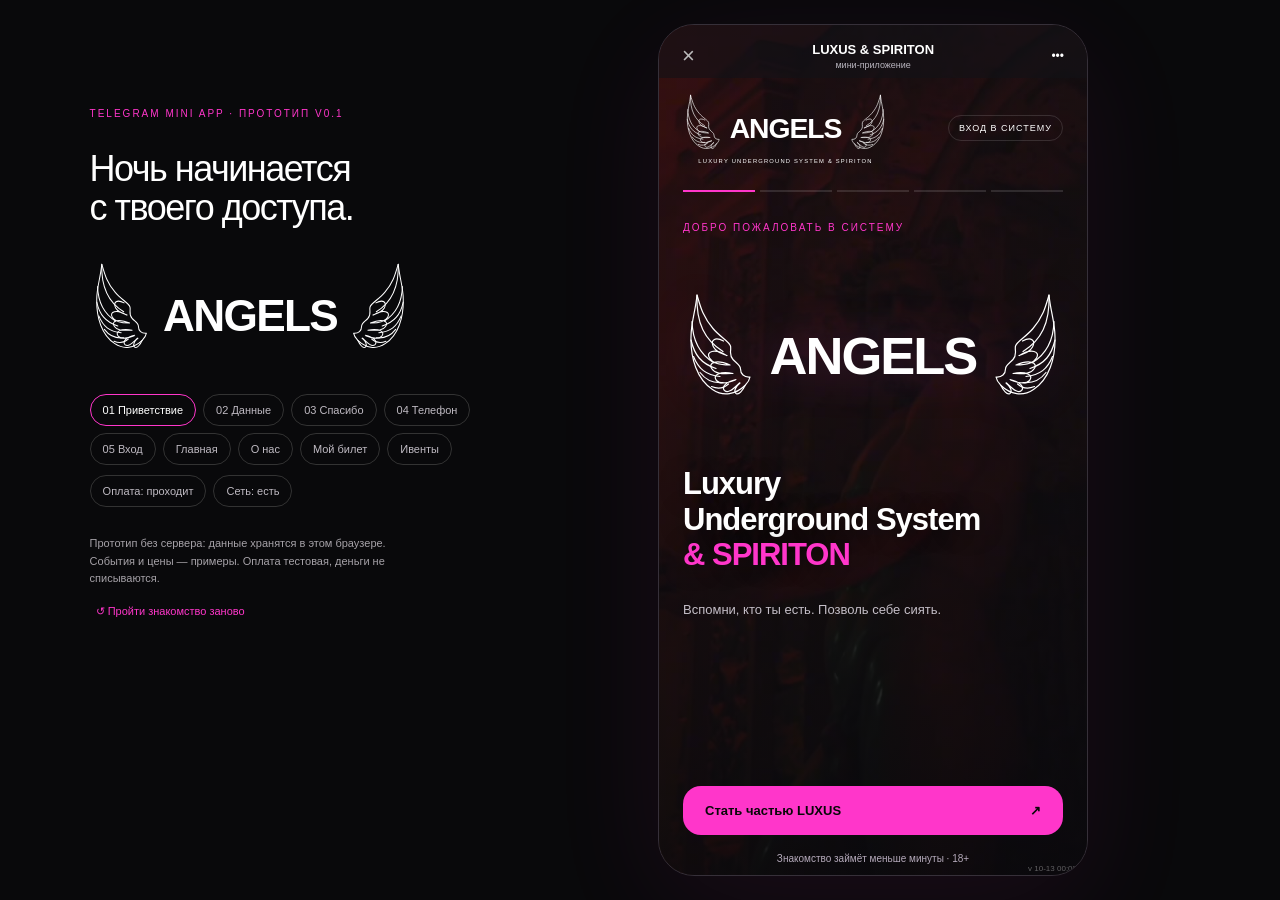
==== commit 2a3201f4: "Метка версии + автоперезагрузка на свежую сборку (обход кэша Telegram/Pages)" ====
--- a/index.html
+++ b/index.html
@@ -7,8 +7,8 @@
     <link rel="icon" href="assets/angels-wings.svg" type="image/svg+xml" />
     <title>Luxury Underground System &amp; SPIRITON</title>
     <script src="https://telegram.org/js/telegram-web-app.js"></script>
-    <script type="module" crossorigin src="./assets/index-D9Lkmr3P.js"></script>
-    <link rel="stylesheet" crossorigin href="./assets/index-BZKNh6Tk.css">
+    <script type="module" crossorigin src="./assets/index-Cd84bNkX.js"></script>
+    <link rel="stylesheet" crossorigin href="./assets/index-BIQOYlFO.css">
   </head>
   <body>
     <div id="root"></div>
--- a/assets/index-BIQOYlFO.css
+++ b/assets/index-BIQOYlFO.css
@@ -0,0 +1 @@
+:root{--pink:#ff36ca;--muted:#aba5ad;--line:#ffffff22}*{box-sizing:border-box}body{margin:0;background:#09090b;color:#fff;font-family:Arial,Helvetica,sans-serif}button,input{font:inherit}button{cursor:pointer}button:focus-visible,input:focus-visible{outline:2px solid var(--pink);outline-offset:4px}.studio{position:fixed;left:7vw;top:12vh;width:31vw}.studio .brand{font-size:70px}.studio p{color:#a6a2a8;line-height:1.6;max-width:360px}.eyebrow{font-size:10px;letter-spacing:2px;text-transform:uppercase;color:var(--pink)}.studio h1{font-size:36px;font-weight:400;line-height:1.1;letter-spacing:-1.5px}.screen-links{display:flex;gap:7px;flex-wrap:wrap;max-width:390px;margin-top:28px}.screen-links button{background:transparent;color:#bfbac2;border:1px solid #333;padding:9px 12px;font-size:11px;border-radius:30px}.screen-links button:hover{border-color:var(--pink);color:#fff}.note{font-size:11px!important;margin-top:28px}.phone{position:relative;max-width:430px;min-height:850px;height:calc(100dvh - 48px);margin:24px 15vw 24px auto;overflow:hidden;background:#101014;border:1px solid #363039;border-radius:36px;box-shadow:0 30px 120px #ff36ca12}.bg{position:absolute;inset:0;width:100%;height:100%;object-fit:cover;opacity:.36;display:none}.shade{position:absolute;inset:0;background:linear-gradient(180deg,#09090b70,#09090b30 35%,#09090bea);pointer-events:none;display:none}.inside .bg,.inside .shade{display:block}.telegram{height:53px;padding:19px 23px 10px;display:flex;align-items:center;justify-content:space-between;position:relative;background:#11111699;font-size:12px}.telegram b{font-size:13px}.telegram small{color:#b9b5bf;font-size:9px}.close{font-size:22px;color:#bbb}.top{position:relative;display:flex;justify-content:space-between;align-items:center;padding:22px 24px 12px}.brand{font-weight:950;font-size:30px;letter-spacing:-2px;line-height:.9}.brand span{color:var(--pink)}.subtitle{font-size:6px;letter-spacing:1.7px;margin-top:7px;font-weight:400}.badge{font-size:9px;padding:7px 10px;border:1px solid var(--line);border-radius:20px;letter-spacing:1px}.content{position:relative;padding:14px 24px 100px;height:calc(100% - 128px);overflow:auto;scrollbar-width:none}.content::-webkit-scrollbar{display:none}h2{font-size:36px;line-height:1.06;letter-spacing:-1.5px;margin:14px 0}h3{font-size:23px;letter-spacing:-.6px;margin:10px 0}p{font-size:13px;line-height:1.6;color:#c4bec7}.pink{color:var(--pink)}.hero-word{font-size:83px;font-weight:950;letter-spacing:-7px;line-height:.82;position:relative;margin:36px 0 24px}.hero-word span{display:block;color:var(--pink)}.orbit{position:relative;height:178px;margin:30px 0 38px;display:grid;place-items:center}.orbit:before,.orbit:after{content:"";position:absolute;width:255px;height:92px;border:1px solid #ff36ca88;border-radius:50%;transform:rotate(-28deg);box-shadow:0 0 30px #ff36ca12}.orbit:after{transform:rotate(28deg);border-color:#fff5}.orbit b{font-size:88px;font-weight:300;text-shadow:0 0 40px #ff36ca88;color:var(--pink)}.step{display:flex;gap:5px;margin:0 0 30px}.step i{height:2px;background:#ffffff20;flex:1}.step i.active{background:var(--pink)}.primary{width:100%;border:0;background:var(--pink);color:#080808;padding:17px 18px;border-radius:9px;display:flex;justify-content:space-between;font-weight:700;font-size:13px}.secondary{width:100%;padding:15px;background:#ffffff06;border:1px solid var(--line);color:#fff;border-radius:9px;margin-top:10px;font-size:12px}.bottom-copy{color:#77717b;font-size:10px;text-align:center;margin-top:16px;line-height:1.6}.field{display:block;margin:17px 0;font-size:10px;color:#b6aebb;letter-spacing:.5px}.field input{margin-top:9px;width:100%;padding:15px 0;color:#fff;background:transparent;border:0;border-bottom:1px solid #ffffff30;outline:none;border-radius:0;font-size:15px}.field input:focus{border-color:var(--pink)}.field input::placeholder{color:#645e69}.check{display:flex;gap:10px;font-size:10px;color:#99919e;line-height:1.6;margin:25px 0}.check input{accent-color:var(--pink)}.round-check{display:grid;place-items:center;width:86px;height:86px;border-radius:50%;background:#ff36ca12;border:1px solid #ff36ca55;font-size:38px;color:var(--pink);margin:40px 0}.card{border:1px solid var(--line);border-radius:18px;background:linear-gradient(130deg,#ffffff12,#ffffff04);padding:22px;-webkit-backdrop-filter:blur(18px);backdrop-filter:blur(18px)}.member{margin:19px 0 22px;position:relative;overflow:hidden}.member:before{content:"";position:absolute;right:-100px;top:-100px;width:230px;height:230px;background:#ff36ca28;filter:blur(50px)}.member-top{display:flex;justify-content:space-between;align-items:center}.member-name{font-size:23px;margin-top:25px}.member-id{font-size:9px;color:#c8becb;letter-spacing:1.3px;margin-top:7px}.qr-box{background:#fff;border-radius:12px;width:157px;padding:12px;margin:23px auto 12px}.qr-help{text-align:center;font-size:10px;color:#c6bdca;line-height:1.6}.section-title{display:flex;justify-content:space-between;align-items:center;margin:26px 0 14px}.section-title h3{font-size:17px;margin:0}.text-btn{background:none;border:none;color:var(--pink);font-size:11px;padding:6px}.event{padding:0;overflow:hidden;cursor:pointer;margin-bottom:16px}.poster{height:170px;position:relative;background:radial-gradient(ellipse at 20% 120%,#ff36ca,#7b004f 35%,#0c080e 75%);padding:22px;overflow:hidden}.poster:before{content:"";position:absolute;right:-40px;top:20px;width:240px;height:100px;border:2px solid #ff9fef;border-radius:50%;transform:rotate(-36deg);box-shadow:0 0 25px #ff36ca77}.poster:after{content:"";position:absolute;right:-10px;top:40px;width:190px;height:130px;border:1px solid #ff65d7;border-radius:50%;transform:rotate(45deg)}.poster .date{position:relative;z-index:1;font-size:10px;letter-spacing:2px}.poster strong{position:absolute;z-index:1;bottom:19px;left:22px;font-size:45px;line-height:.85;letter-spacing:-3px}.poster.alt{background:radial-gradient(ellipse at bottom,#5e47ac,#171226 65%)}.event-info{padding:18px 20px}.event-info h3{font-size:17px;margin:0 0 7px}.event-info p{font-size:11px;margin:0}.event-foot{margin-top:18px;display:flex;justify-content:space-between;align-items:center;font-size:12px}.event-foot b{color:var(--pink)}.nav{position:absolute;bottom:0;left:0;right:0;padding:10px 12px 22px;background:#0a0a0def;-webkit-backdrop-filter:blur(20px);backdrop-filter:blur(20px);border-top:1px solid #ffffff16;display:flex;z-index:5}.nav button{flex:1;display:grid;gap:7px;justify-items:center;background:none;color:#89818e;border:0;font-size:9px;padding:9px 0}.nav button svg{height:20px;width:20px}.nav button.selected{color:var(--pink)}.empty{text-align:center;padding:60px 10px}.empty .symbol{font-size:58px;color:var(--pink)}.ticket{border:1px solid #ff36ca55;border-radius:16px;padding:22px;background:#141016aa;margin-top:25px}.back{color:#ddd;background:none;border:0;padding:0;font-size:11px;margin-bottom:20px}.details-row{display:flex;gap:8px;margin:20px 0}.details-row div{flex:1;padding:14px 10px;border:1px solid var(--line);border-radius:10px;font-size:12px}.details-row small{display:block;color:#99909f;font-size:9px;margin-bottom:7px}.toast{position:absolute;bottom:108px;left:24px;right:24px;background:#26212d;border:1px solid #ff36ca66;z-index:9;border-radius:12px;padding:16px;font-size:12px;box-shadow:0 10px 30px #0007}.about-big{font-size:64px;letter-spacing:-4px;font-weight:950;line-height:.9;margin:35px 0}.about-big span{color:var(--pink)}.label{font-size:9px;letter-spacing:1.7px;color:#a69cac}.divider{height:1px;background:var(--line);margin:28px 0}.ready{margin:50px 0 30px}.error{font-size:11px;color:#ff9edc;margin:10px 0}.demo{font-size:9px;color:#938899;padding:10px 0}@media(max-width:900px){.studio{display:none}.phone{margin:0 auto;height:100dvh;min-height:680px;border:0;border-radius:0;max-width:480px}.content{padding-bottom:100px}}@media(prefers-reduced-motion:reduce){video{display:none!important}.inside{background:#101014 url(../assets/poster.jpg) center/cover}.shade{background:#09090bdd}}.angel-mark{display:flex;justify-content:center;align-items:center;margin:28px 0 34px;height:208px}.angel-mark svg{width:100%;height:100%;color:#fff;filter:drop-shadow(0 0 23px #ff36ca33)}.angel-mark.small{height:100px;margin:24px 0}.header-wings{width:37px;height:27px;object-fit:contain;margin-left:10px;vertical-align:middle}.brand-lockup{display:flex;align-items:center;gap:8px}.spiriton{display:block;color:var(--pink);font-weight:700;letter-spacing:2.5px;font-size:10px;margin-top:12px}.welcome-title{font-size:31px;line-height:1.15;letter-spacing:-1px;margin-top:27px}.welcome-title span{color:var(--pink)}.subtitle{font-size:6px;letter-spacing:1.2px}.about-wings{height:110px;margin:20px 0}.angels-header{display:block;width:205px;height:62px;object-fit:contain}.angels-studio{width:320px;max-width:100%;height:100px;object-fit:contain}.angels-card{display:block;width:155px;height:48px;object-fit:contain}.angel-mark{height:155px;margin:36px 0 28px}.angel-mark.small{height:95px}.about-wings{height:100px}.top{padding-top:14px}.subtitle{margin-top:1px;font-size:5.8px}.phone{background:#101014 url(../assets/onboarding-poster.jpg) center/cover}.phone.inside{background:#101014 url(../assets/poster.jpg) center/cover}.onboarding-bg{display:block;opacity:.6}.inside .onboarding-bg{display:none}.shade{display:block;background:linear-gradient(180deg,#08070b66,#08070b88 45%,#08070bc9)}.inside .shade{background:linear-gradient(180deg,#09090b70,#09090b30 35%,#09090bea)}.field input{background:#0a080c55;padding-left:12px;padding-right:12px;border-radius:7px 7px 0 0}.field input::placeholder{color:#aaa2ad}.field{color:#ddd1df}.check{color:#c7bdca}.bottom-copy{color:#b5aabb}.onboarding-bg~.content h2{text-shadow:0 2px 24px #0007}@media(prefers-reduced-motion:reduce){.bg{display:none!important}}.in-tg .phone{margin:0 auto;height:100dvh;min-height:0;border:0;border-radius:0;max-width:none;box-shadow:none}.in-tg .content{height:calc(100% - 75px)}.in-tg .nav{padding-bottom:calc(14px + var(--tg-safe-area-inset-bottom,0px))}.primary:disabled,.secondary:disabled{opacity:.55;cursor:default}.primary span:only-child{margin:0 auto}.spinner{display:inline-block;width:28px;height:28px;border:2px solid #ff36ca33;border-top-color:var(--pink);border-radius:50%;animation:spin .9s linear infinite}@keyframes spin{to{transform:rotate(360deg)}}.skeleton{cursor:default}.skeleton .poster{background:#ffffff0a}.skeleton .poster:before,.skeleton .poster:after{display:none}.skeleton .event-info i{display:block;height:12px;border-radius:6px;background:#ffffff12;margin:6px 0 12px;width:70%}.skeleton .event-info i+i{width:45%}.skeleton .poster,.skeleton .event-info i{animation:pulse 1.4s ease-in-out infinite}@keyframes pulse{50%{opacity:.45}}.qr-box{position:relative;overflow:hidden}.qr-box svg{display:block;width:100%;height:auto}.qr-empty{aspect-ratio:1;background:#f2f2f2}.qr-timer{position:absolute;left:0;bottom:0;height:3px;background:var(--pink);transition:width 1s linear}.round-check.fail{color:#ff9edc;border-color:#ff9edc66;background:#ff9edc12}.test-pay{color:#ff9edc;letter-spacing:.5px}.ticket-off{border-color:var(--line);opacity:.6}.tg-sheet{position:absolute;left:12px;right:12px;bottom:12px;z-index:10;background:#1c1a21;border:1px solid #ffffff22;border-radius:16px;padding:18px;box-shadow:0 20px 60px #000a;display:grid;gap:12px;font-size:13px}.tg-sheet small{color:#8f8796;font-size:10px}.tg-sheet>div{display:flex;gap:10px}.tg-sheet .secondary{margin:0}.select{display:block;margin-top:9px;width:100%;padding:15px 12px;background:#0a080c55;color:#fff;border:0;border-bottom:1px solid #ffffff30;border-radius:7px 7px 0 0;font:inherit;font-size:14px}.scan-result{text-align:center;margin:10px 0 18px}.scan-result .round-check{margin:6px auto 14px;width:72px;height:72px;font-size:32px}.scan-result.ok{border-color:#ff36ca88}.scan-result.bad{border-color:#ff9edc66}.scan-result p{margin:0}.demo-panel{margin-top:22px;padding-top:6px;border-top:1px dashed #ffffff22}.demo-panel .label{margin:14px 0 2px}.scan-log{list-style:none;padding:0;margin:0}.scan-log li{display:grid;grid-template-columns:44px 1fr;gap:2px 10px;padding:12px 0;border-bottom:1px solid var(--line);font-size:12px}.scan-log li span{grid-row:span 2;color:#99909f}.scan-log li small{color:#99909f;font-size:10px}.scan-log li.ok b{color:var(--pink)}.scan-log li.bad b{color:#ff9edc}.screen-links+.screen-links{margin-top:10px}.phone{display:flex;flex-direction:column}.content{flex:1 1 auto;height:auto!important;min-height:0}@media(max-width:900px){.phone{min-height:0}}body{overscroll-behavior:none}.in-tg,.in-tg body{overflow:hidden}.content.fit{display:flex;flex-direction:column}.content.onb{padding-bottom:calc(16px + env(safe-area-inset-bottom,0px))}.fit>form{display:flex;flex-direction:column;flex:1 0 auto}.fit .primary{margin-top:auto;flex-shrink:0}.fit .error:empty{margin:0}.step{margin-bottom:clamp(12px,calc(var(--vh,8px)*3.75),30px)}.content h2{font-size:clamp(25px,calc(var(--vh,8px)*4.5),36px);margin:clamp(6px,calc(var(--vh,8px)*1.75),14px) 0}.content p{margin:clamp(4px,calc(var(--vh,8px)*1.6),13px) 0}.angel-mark{height:clamp(64px,calc(var(--vh,8px)*19.4),155px);margin:clamp(8px,calc(var(--vh,8px)*4.5),36px) 0 clamp(8px,calc(var(--vh,8px)*3.5),28px)}.angel-mark.small{height:clamp(48px,calc(var(--vh,8px)*11.9),95px);margin:clamp(6px,calc(var(--vh,8px)*3),24px) 0}.round-check{width:clamp(52px,calc(var(--vh,8px)*10.75),86px);height:clamp(52px,calc(var(--vh,8px)*10.75),86px);font-size:clamp(22px,calc(var(--vh,8px)*4.75),38px);margin:clamp(8px,calc(var(--vh,8px)*5),40px) 0}.welcome-title{font-size:clamp(23px,calc(var(--vh,8px)*3.9),31px)!important;margin-top:clamp(8px,calc(var(--vh,8px)*3.4),27px)}.ready{margin:clamp(6px,calc(var(--vh,8px)*6.25),50px) 0 clamp(6px,calc(var(--vh,8px)*3.75),30px)}.field{margin:clamp(6px,calc(var(--vh,8px)*2.1),17px) 0}.field input{margin-top:clamp(4px,calc(var(--vh,8px)*1.1),9px);padding-top:clamp(8px,calc(var(--vh,8px)*1.9),15px);padding-bottom:clamp(8px,calc(var(--vh,8px)*1.9),15px)}.check{margin:clamp(8px,calc(var(--vh,8px)*3.1),25px) 0}.bottom-copy{margin-top:clamp(8px,calc(var(--vh,8px)*2),16px)}.primary{padding-top:clamp(13px,calc(var(--vh,8px)*2.1),17px);padding-bottom:clamp(13px,calc(var(--vh,8px)*2.1),17px)}.secondary{margin-top:clamp(6px,calc(var(--vh,8px)*1.25),10px);padding:clamp(11px,calc(var(--vh,8px)*1.9),15px)}.member{margin:clamp(10px,calc(var(--vh,8px)*2.4),19px) 0 clamp(12px,calc(var(--vh,8px)*2.75),22px);padding:clamp(14px,calc(var(--vh,8px)*2.75),22px) 22px}.member-name{margin-top:clamp(10px,calc(var(--vh,8px)*3.1),25px);font-size:clamp(19px,calc(var(--vh,8px)*2.9),23px)}.qr-box{width:clamp(112px,calc(var(--vh,8px)*19.6),157px);margin:clamp(10px,calc(var(--vh,8px)*2.9),23px) auto clamp(8px,calc(var(--vh,8px)*1.5),12px)}.checkout-card{margin:clamp(10px,calc(var(--vh,8px)*3.75),30px) 0!important;padding:clamp(14px,calc(var(--vh,8px)*2.75),22px) 22px}.checkout-card h2{margin:clamp(4px,calc(var(--vh,8px)*1),10px) 0 0}@media(max-height:700px){.top{padding:8px 24px 6px}.angels-header{height:44px;width:150px}.badge{padding:5px 9px}}.field-row{display:grid;grid-template-columns:1fr 1fr;gap:12px}.field-row .field input{font-size:14px;min-width:0}@media(max-height:700px){.onb-sub{display:none}}.ready .round-check{margin:clamp(4px,calc(var(--vh,8px)*4),40px) 0}.primary,.secondary{border-radius:18px}.primary{padding-left:22px;padding-right:22px}.about-big{font-size:min(64px,15.5vw)}.brand-pair{margin-top:10px;font-size:10px;font-weight:700;letter-spacing:2px;line-height:1.5;color:#fff}.brand-pair span{display:block;color:var(--pink)}@media(max-height:780px){.one-line-low br{display:none}}@media(max-height:620px){.ready+.angel-mark{display:none}.checkout-card p{display:none}}.in-tg .back{display:none}@media(max-height:620px){.member .qr-help span,.member .qr-help br{display:none}.member-id{margin-top:4px}.content>.eyebrow+h2{margin-top:2px}}.nav{padding:8px 10px calc(14px + env(safe-area-inset-bottom,0px));gap:0}.nav button{position:relative;margin:0 2px;border-radius:14px;transition:background .2s,color .2s}.nav button+button:before{content:"";position:absolute;left:-3px;top:18%;bottom:18%;width:1px;background:#ffffff1c}.nav button.selected{background:#ff36ca14;box-shadow:inset 0 0 0 1px #ff36ca33}.nav button.selected:before,.nav button.selected+button:before{opacity:0}.nav button:active{background:#ffffff0d}.field input,.field-row .field input,.select{font-size:16px}@media(max-width:900px){.phone{height:calc(var(--vh,1vh)*100)}}.in-tg .phone{height:calc(var(--vh,1vh)*100)}html,body{touch-action:manipulation;-webkit-text-size-adjust:100%}.field.invalid{color:#ff9edc}.field.invalid input{border-bottom-color:#ff9edc;background:#ff36ca12}.field-err{display:block;margin-top:5px;font-size:11px;letter-spacing:0;color:#ff9edc;line-height:1.3}.check.invalid{color:#ff9edc}.check.invalid input{outline:1px solid #ff9edc;outline-offset:2px}.check .field-err{margin-top:4px}.home-actions{display:grid;gap:10px;margin-top:clamp(10px,calc(var(--vh,8px)*2),18px)}.home-actions button{display:flex;justify-content:space-between;align-items:center;width:100%;padding:clamp(13px,calc(var(--vh,8px)*2),17px) 18px;border-radius:18px;border:1px solid var(--line);background:linear-gradient(130deg,#ffffff12,#ffffff04);color:#fff;font-size:13px;text-align:left}.home-actions button span{color:var(--pink);font-size:11px}.home-actions button:first-child{border-color:#ff36ca66}.home-actions button:active{background:#ff36ca14}@media(max-height:620px){.home-actions{grid-template-columns:repeat(3,1fr);gap:8px}.home-actions button{flex-direction:column;align-items:flex-start;gap:6px;padding:12px 10px;font-size:11px;line-height:1.25}.home-actions button span{font-size:10px}}.sheet-overlay{position:absolute;inset:0;z-index:20;background:#05040799;-webkit-backdrop-filter:blur(6px);backdrop-filter:blur(6px);display:flex;align-items:flex-end}.table-sheet{position:relative;left:auto;right:auto;bottom:auto;margin:12px;width:calc(100% - 24px);padding:22px;gap:10px;border-color:#ff36ca55}.table-sheet h3,.table-sheet p{margin:0}.manager{display:flex;justify-content:space-between;align-items:center;padding:12px 14px;border:1px solid var(--line);border-radius:14px;font-size:14px}.manager span{color:var(--pink);font-weight:700}.manager small{color:#99909f;font-size:10px}.dress-feed{display:grid;gap:12px;margin-top:14px}.dress-feed img{display:block;width:100%;height:auto;border-radius:16px;border:1px solid var(--line);background:#ffffff08}.phone,.phone.inside{background:#101014}.inside .bg{opacity:.5}@media(prefers-reduced-motion:reduce){.phone{background:#101014 url(../assets/onboarding-poster.jpg) center/cover}.phone.inside{background:#101014 url(../assets/poster.jpg) center/cover}}.dress-cta{margin-top:18px}.top>div:first-child{display:flex;flex-direction:column;align-items:center}.top .subtitle{text-align:center;margin-top:4px}.member .member-name{margin-top:0}.content.page-home{display:flex;flex-direction:column}.content.page-home>:first-child{margin-top:auto}.badge,.label{text-transform:uppercase}.badge{white-space:nowrap}html.tg,html.tg body{height:100%;overflow:hidden;overscroll-behavior:none}html.tg body{position:fixed;inset:0;width:100%}html.tg #root,html.tg .in-tg,html.tg .in-tg .phone{height:100%}.content{overscroll-behavior:contain}.inside .content{padding-bottom:calc(var(--nav-h,100px) + 12px)!important}.nav{padding-bottom:calc(14px + max(env(safe-area-inset-bottom,0px),var(--tg-safe-area-inset-bottom,0px)))}.content.onb{padding-bottom:calc(8px + max(env(safe-area-inset-bottom,0px),var(--tg-safe-area-inset-bottom,0px)))}@media(max-height:760px){.top{padding:8px 24px 6px}.angels-header{height:44px;width:150px}.badge{padding:5px 9px}}.build-stamp{position:absolute;right:10px;bottom:2px;z-index:6;font-size:8px;color:#fff;opacity:.35;pointer-events:none}
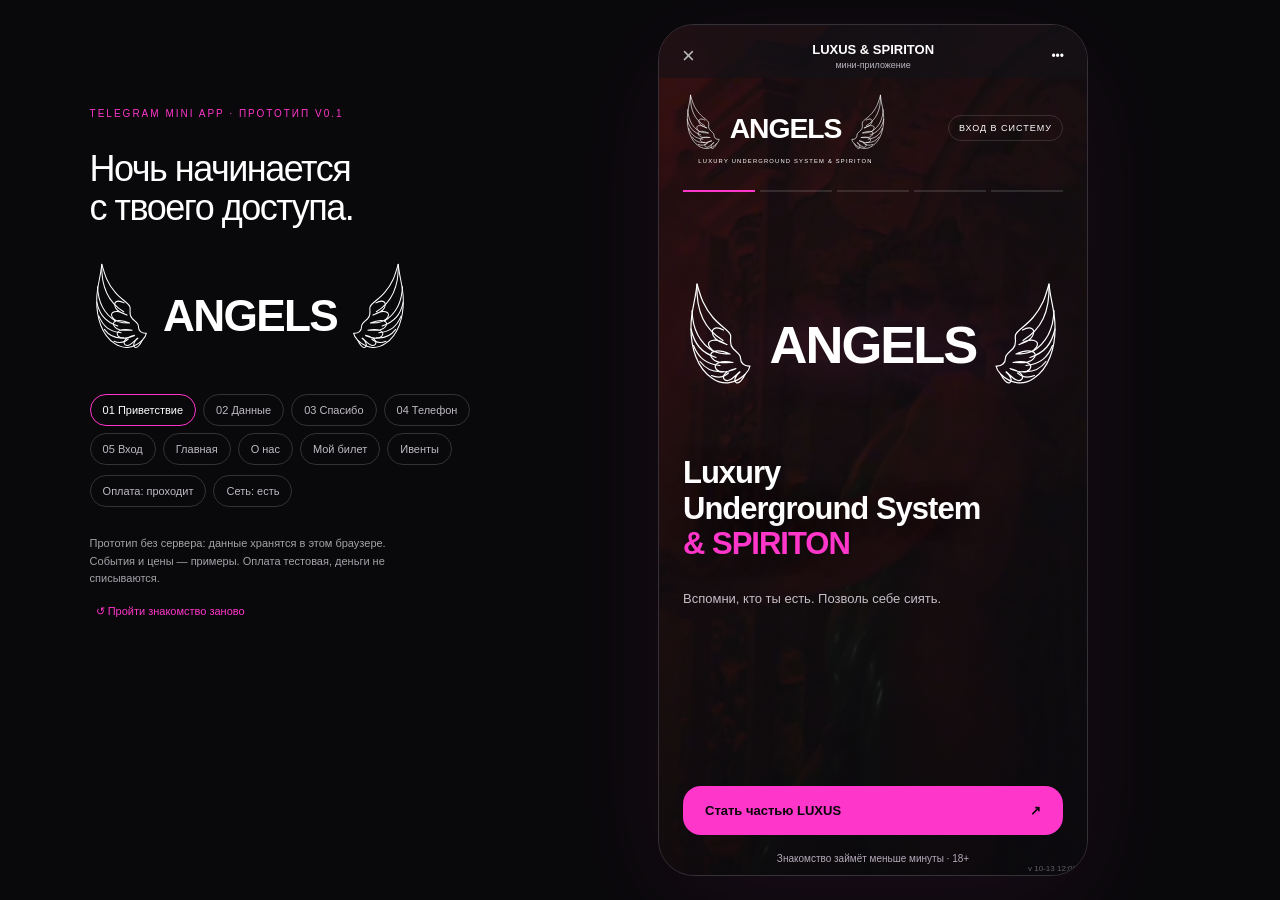
==== commit c943b14c: "Экраны знакомства без надписей над заголовками" ====
--- a/index.html
+++ b/index.html
@@ -7,7 +7,7 @@
     <link rel="icon" href="assets/angels-wings.svg" type="image/svg+xml" />
     <title>Luxury Underground System &amp; SPIRITON</title>
     <script src="https://telegram.org/js/telegram-web-app.js"></script>
-    <script type="module" crossorigin src="./assets/index-Cd84bNkX.js"></script>
+    <script type="module" crossorigin src="./assets/index-J4RmlYhs.js"></script>
     <link rel="stylesheet" crossorigin href="./assets/index-BIQOYlFO.css">
   </head>
   <body>
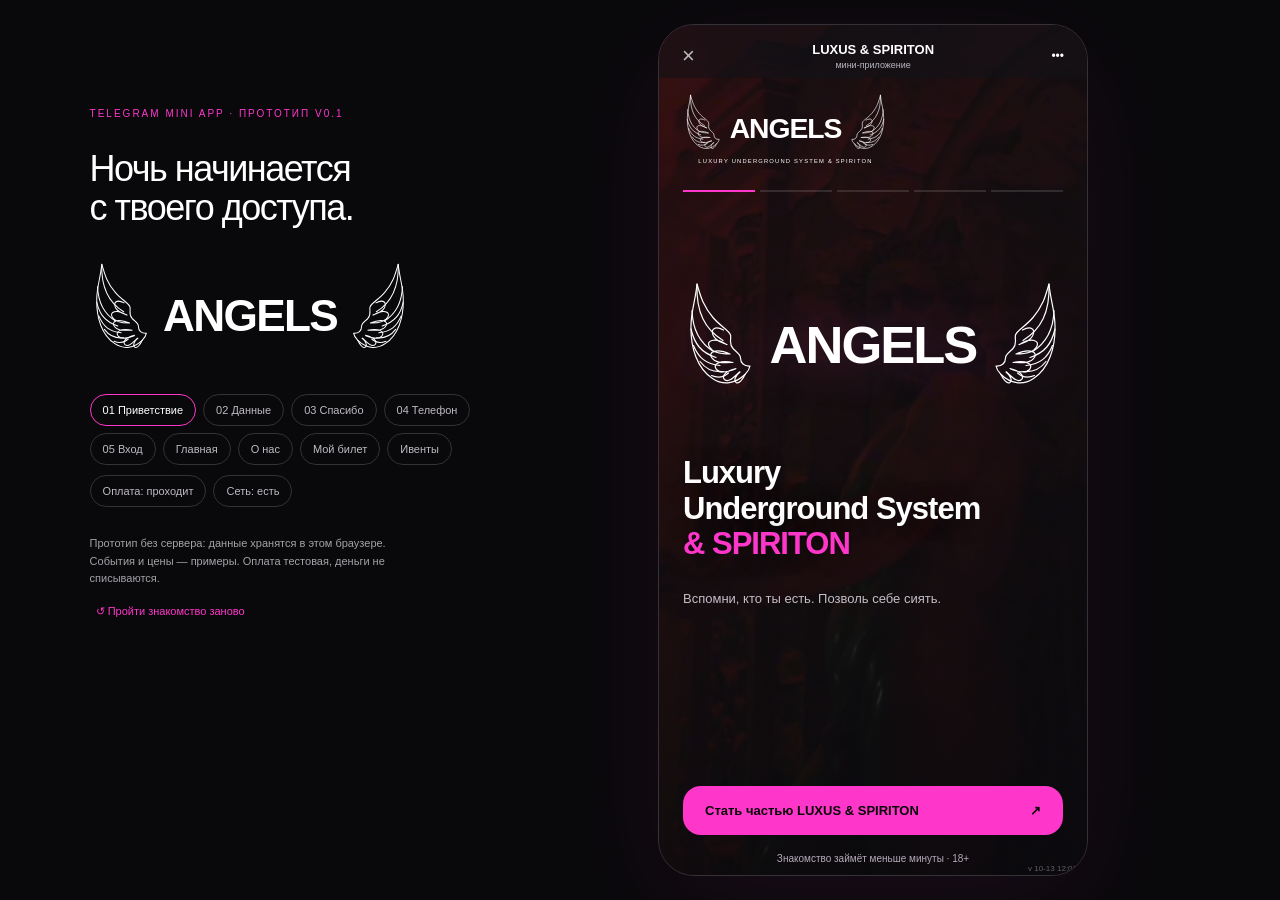
==== commit c7ca8610: "Знакомство: без значка, кнопка «Стать частью LUXUS & SPIRITON»; стрелки текстом, не эмодзи" ====
--- a/index.html
+++ b/index.html
@@ -7,7 +7,7 @@
     <link rel="icon" href="assets/angels-wings.svg" type="image/svg+xml" />
     <title>Luxury Underground System &amp; SPIRITON</title>
     <script src="https://telegram.org/js/telegram-web-app.js"></script>
-    <script type="module" crossorigin src="./assets/index-J4RmlYhs.js"></script>
+    <script type="module" crossorigin src="./assets/index-26zsn-82.js"></script>
     <link rel="stylesheet" crossorigin href="./assets/index-BIQOYlFO.css">
   </head>
   <body>
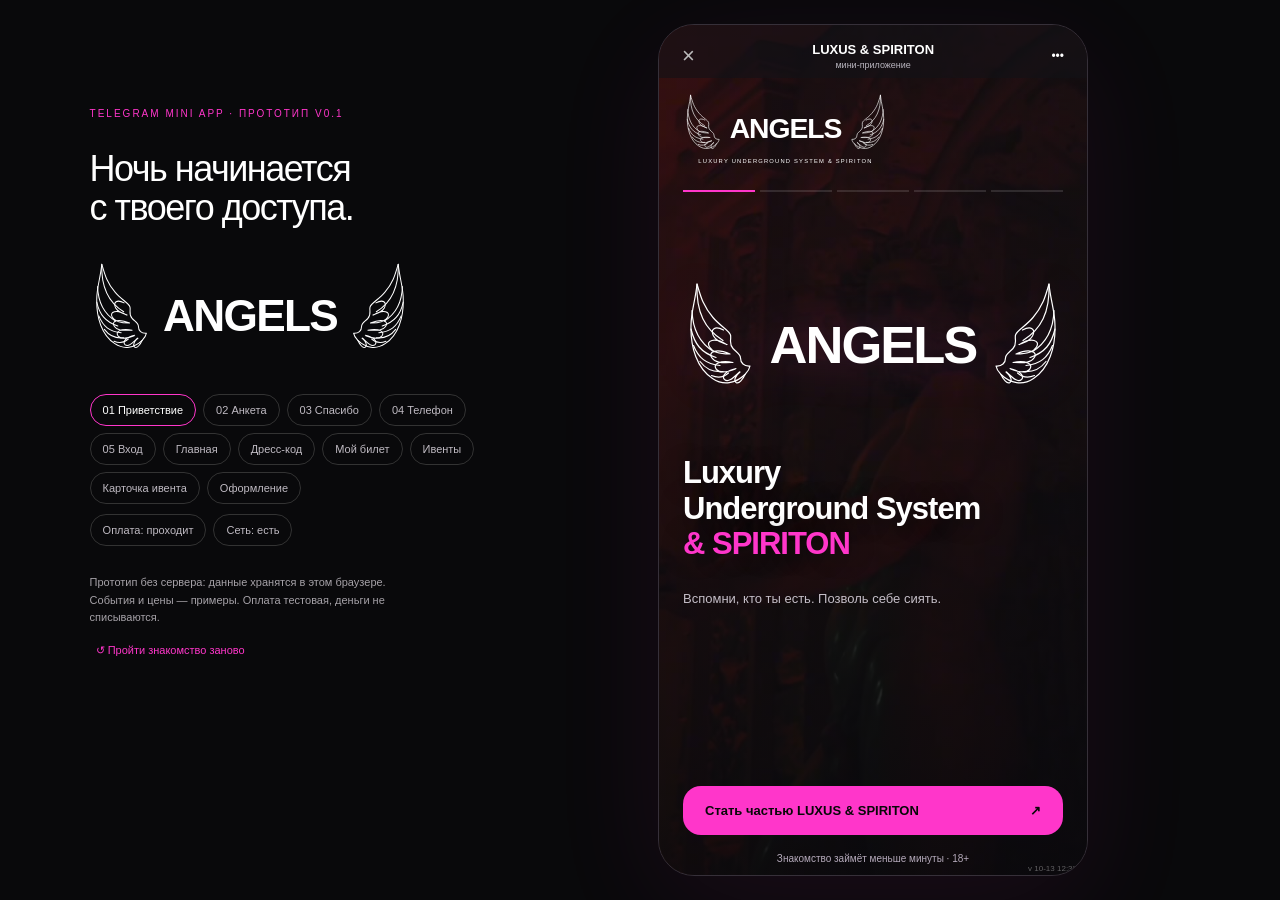
==== commit 761cbfe2: "Панель превью: все актуальные экраны" ====
--- a/index.html
+++ b/index.html
@@ -7,7 +7,7 @@
     <link rel="icon" href="assets/angels-wings.svg" type="image/svg+xml" />
     <title>Luxury Underground System &amp; SPIRITON</title>
     <script src="https://telegram.org/js/telegram-web-app.js"></script>
-    <script type="module" crossorigin src="./assets/index-26zsn-82.js"></script>
+    <script type="module" crossorigin src="./assets/index-bSQpt8Ye.js"></script>
     <link rel="stylesheet" crossorigin href="./assets/index-BIQOYlFO.css">
   </head>
   <body>
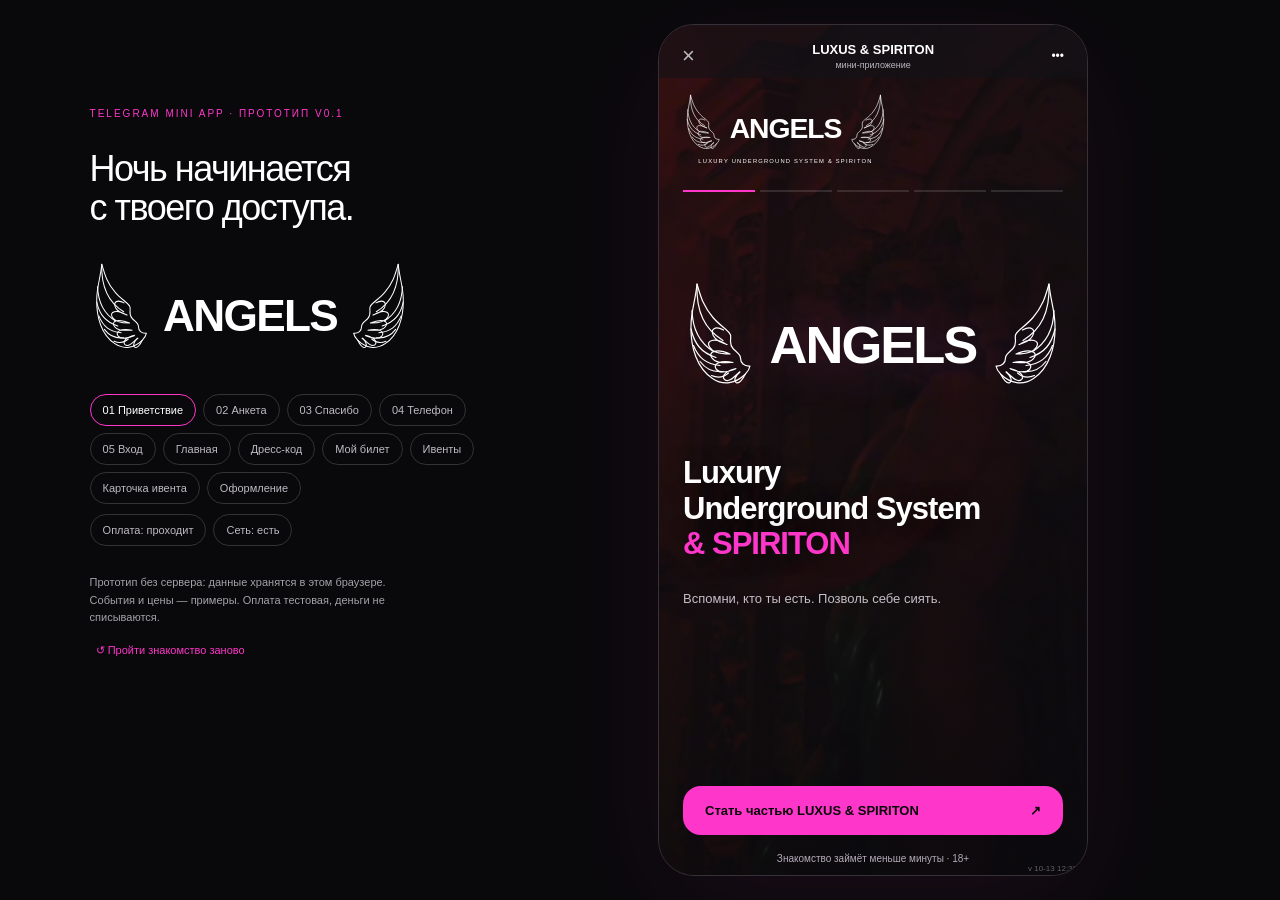
==== commit 80081a96: "Страница-обзор всех экранов overview.html" ====
--- a/index.html
+++ b/index.html
@@ -7,7 +7,7 @@
     <link rel="icon" href="assets/angels-wings.svg" type="image/svg+xml" />
     <title>Luxury Underground System &amp; SPIRITON</title>
     <script src="https://telegram.org/js/telegram-web-app.js"></script>
-    <script type="module" crossorigin src="./assets/index-bSQpt8Ye.js"></script>
+    <script type="module" crossorigin src="./assets/index-BsB9ydF6.js"></script>
     <link rel="stylesheet" crossorigin href="./assets/index-BIQOYlFO.css">
   </head>
   <body>
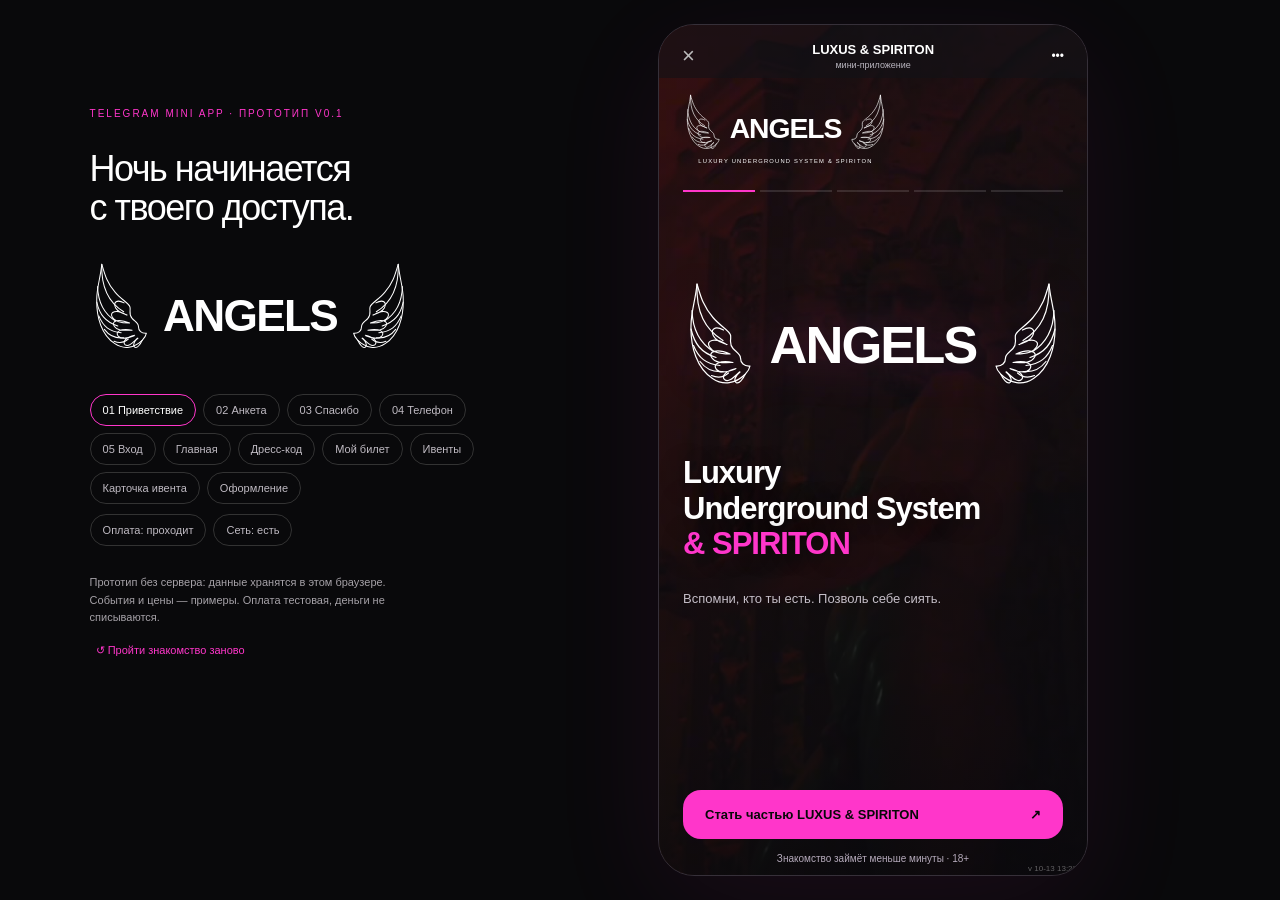
==== commit 2bd586dc: "Знакомство: кнопка на одной высоте на всех экранах; скруглённые поля анкеты" ====
--- a/index.html
+++ b/index.html
@@ -7,8 +7,8 @@
     <link rel="icon" href="assets/angels-wings.svg" type="image/svg+xml" />
     <title>Luxury Underground System &amp; SPIRITON</title>
     <script src="https://telegram.org/js/telegram-web-app.js"></script>
-    <script type="module" crossorigin src="./assets/index-BsB9ydF6.js"></script>
-    <link rel="stylesheet" crossorigin href="./assets/index-BIQOYlFO.css">
+    <script type="module" crossorigin src="./assets/index-E0yct_np.js"></script>
+    <link rel="stylesheet" crossorigin href="./assets/index-BiclLIGW.css">
   </head>
   <body>
     <div id="root"></div>
--- a/assets/index-BiclLIGW.css
+++ b/assets/index-BiclLIGW.css
@@ -0,0 +1 @@
+:root{--pink:#ff36ca;--muted:#aba5ad;--line:#ffffff22}*{box-sizing:border-box}body{margin:0;background:#09090b;color:#fff;font-family:Arial,Helvetica,sans-serif}button,input{font:inherit}button{cursor:pointer}button:focus-visible,input:focus-visible{outline:2px solid var(--pink);outline-offset:4px}.studio{position:fixed;left:7vw;top:12vh;width:31vw}.studio .brand{font-size:70px}.studio p{color:#a6a2a8;line-height:1.6;max-width:360px}.eyebrow{font-size:10px;letter-spacing:2px;text-transform:uppercase;color:var(--pink)}.studio h1{font-size:36px;font-weight:400;line-height:1.1;letter-spacing:-1.5px}.screen-links{display:flex;gap:7px;flex-wrap:wrap;max-width:390px;margin-top:28px}.screen-links button{background:transparent;color:#bfbac2;border:1px solid #333;padding:9px 12px;font-size:11px;border-radius:30px}.screen-links button:hover{border-color:var(--pink);color:#fff}.note{font-size:11px!important;margin-top:28px}.phone{position:relative;max-width:430px;min-height:850px;height:calc(100dvh - 48px);margin:24px 15vw 24px auto;overflow:hidden;background:#101014;border:1px solid #363039;border-radius:36px;box-shadow:0 30px 120px #ff36ca12}.bg{position:absolute;inset:0;width:100%;height:100%;object-fit:cover;opacity:.36;display:none}.shade{position:absolute;inset:0;background:linear-gradient(180deg,#09090b70,#09090b30 35%,#09090bea);pointer-events:none;display:none}.inside .bg,.inside .shade{display:block}.telegram{height:53px;padding:19px 23px 10px;display:flex;align-items:center;justify-content:space-between;position:relative;background:#11111699;font-size:12px}.telegram b{font-size:13px}.telegram small{color:#b9b5bf;font-size:9px}.close{font-size:22px;color:#bbb}.top{position:relative;display:flex;justify-content:space-between;align-items:center;padding:22px 24px 12px}.brand{font-weight:950;font-size:30px;letter-spacing:-2px;line-height:.9}.brand span{color:var(--pink)}.subtitle{font-size:6px;letter-spacing:1.7px;margin-top:7px;font-weight:400}.badge{font-size:9px;padding:7px 10px;border:1px solid var(--line);border-radius:20px;letter-spacing:1px}.content{position:relative;padding:14px 24px 100px;height:calc(100% - 128px);overflow:auto;scrollbar-width:none}.content::-webkit-scrollbar{display:none}h2{font-size:36px;line-height:1.06;letter-spacing:-1.5px;margin:14px 0}h3{font-size:23px;letter-spacing:-.6px;margin:10px 0}p{font-size:13px;line-height:1.6;color:#c4bec7}.pink{color:var(--pink)}.hero-word{font-size:83px;font-weight:950;letter-spacing:-7px;line-height:.82;position:relative;margin:36px 0 24px}.hero-word span{display:block;color:var(--pink)}.orbit{position:relative;height:178px;margin:30px 0 38px;display:grid;place-items:center}.orbit:before,.orbit:after{content:"";position:absolute;width:255px;height:92px;border:1px solid #ff36ca88;border-radius:50%;transform:rotate(-28deg);box-shadow:0 0 30px #ff36ca12}.orbit:after{transform:rotate(28deg);border-color:#fff5}.orbit b{font-size:88px;font-weight:300;text-shadow:0 0 40px #ff36ca88;color:var(--pink)}.step{display:flex;gap:5px;margin:0 0 30px}.step i{height:2px;background:#ffffff20;flex:1}.step i.active{background:var(--pink)}.primary{width:100%;border:0;background:var(--pink);color:#080808;padding:17px 18px;border-radius:9px;display:flex;justify-content:space-between;font-weight:700;font-size:13px}.secondary{width:100%;padding:15px;background:#ffffff06;border:1px solid var(--line);color:#fff;border-radius:9px;margin-top:10px;font-size:12px}.bottom-copy{color:#77717b;font-size:10px;text-align:center;margin-top:16px;line-height:1.6}.field{display:block;margin:17px 0;font-size:10px;color:#b6aebb;letter-spacing:.5px}.field input{margin-top:9px;width:100%;padding:15px 0;color:#fff;background:transparent;border:0;border-bottom:1px solid #ffffff30;outline:none;border-radius:0;font-size:15px}.field input::placeholder{color:#645e69}.check{display:flex;gap:10px;font-size:10px;color:#99919e;line-height:1.6;margin:25px 0}.check input{accent-color:var(--pink)}.round-check{display:grid;place-items:center;width:86px;height:86px;border-radius:50%;background:#ff36ca12;border:1px solid #ff36ca55;font-size:38px;color:var(--pink);margin:40px 0}.card{border:1px solid var(--line);border-radius:18px;background:linear-gradient(130deg,#ffffff12,#ffffff04);padding:22px;-webkit-backdrop-filter:blur(18px);backdrop-filter:blur(18px)}.member{margin:19px 0 22px;position:relative;overflow:hidden}.member:before{content:"";position:absolute;right:-100px;top:-100px;width:230px;height:230px;background:#ff36ca28;filter:blur(50px)}.member-top{display:flex;justify-content:space-between;align-items:center}.member-name{font-size:23px;margin-top:25px}.member-id{font-size:9px;color:#c8becb;letter-spacing:1.3px;margin-top:7px}.qr-box{background:#fff;border-radius:12px;width:157px;padding:12px;margin:23px auto 12px}.qr-help{text-align:center;font-size:10px;color:#c6bdca;line-height:1.6}.section-title{display:flex;justify-content:space-between;align-items:center;margin:26px 0 14px}.section-title h3{font-size:17px;margin:0}.text-btn{background:none;border:none;color:var(--pink);font-size:11px;padding:6px}.event{padding:0;overflow:hidden;cursor:pointer;margin-bottom:16px}.poster{height:170px;position:relative;background:radial-gradient(ellipse at 20% 120%,#ff36ca,#7b004f 35%,#0c080e 75%);padding:22px;overflow:hidden}.poster:before{content:"";position:absolute;right:-40px;top:20px;width:240px;height:100px;border:2px solid #ff9fef;border-radius:50%;transform:rotate(-36deg);box-shadow:0 0 25px #ff36ca77}.poster:after{content:"";position:absolute;right:-10px;top:40px;width:190px;height:130px;border:1px solid #ff65d7;border-radius:50%;transform:rotate(45deg)}.poster .date{position:relative;z-index:1;font-size:10px;letter-spacing:2px}.poster strong{position:absolute;z-index:1;bottom:19px;left:22px;font-size:45px;line-height:.85;letter-spacing:-3px}.poster.alt{background:radial-gradient(ellipse at bottom,#5e47ac,#171226 65%)}.event-info{padding:18px 20px}.event-info h3{font-size:17px;margin:0 0 7px}.event-info p{font-size:11px;margin:0}.event-foot{margin-top:18px;display:flex;justify-content:space-between;align-items:center;font-size:12px}.event-foot b{color:var(--pink)}.nav{position:absolute;bottom:0;left:0;right:0;padding:10px 12px 22px;background:#0a0a0def;-webkit-backdrop-filter:blur(20px);backdrop-filter:blur(20px);border-top:1px solid #ffffff16;display:flex;z-index:5}.nav button{flex:1;display:grid;gap:7px;justify-items:center;background:none;color:#89818e;border:0;font-size:9px;padding:9px 0}.nav button svg{height:20px;width:20px}.nav button.selected{color:var(--pink)}.empty{text-align:center;padding:60px 10px}.empty .symbol{font-size:58px;color:var(--pink)}.ticket{border:1px solid #ff36ca55;border-radius:16px;padding:22px;background:#141016aa;margin-top:25px}.back{color:#ddd;background:none;border:0;padding:0;font-size:11px;margin-bottom:20px}.details-row{display:flex;gap:8px;margin:20px 0}.details-row div{flex:1;padding:14px 10px;border:1px solid var(--line);border-radius:10px;font-size:12px}.details-row small{display:block;color:#99909f;font-size:9px;margin-bottom:7px}.toast{position:absolute;bottom:108px;left:24px;right:24px;background:#26212d;border:1px solid #ff36ca66;z-index:9;border-radius:12px;padding:16px;font-size:12px;box-shadow:0 10px 30px #0007}.about-big{font-size:64px;letter-spacing:-4px;font-weight:950;line-height:.9;margin:35px 0}.about-big span{color:var(--pink)}.label{font-size:9px;letter-spacing:1.7px;color:#a69cac}.divider{height:1px;background:var(--line);margin:28px 0}.ready{margin:50px 0 30px}.error{font-size:11px;color:#ff9edc;margin:10px 0}.demo{font-size:9px;color:#938899;padding:10px 0}@media(max-width:900px){.studio{display:none}.phone{margin:0 auto;height:100dvh;min-height:680px;border:0;border-radius:0;max-width:480px}.content{padding-bottom:100px}}@media(prefers-reduced-motion:reduce){video{display:none!important}.inside{background:#101014 url(../assets/poster.jpg) center/cover}.shade{background:#09090bdd}}.angel-mark{display:flex;justify-content:center;align-items:center;margin:28px 0 34px;height:208px}.angel-mark svg{width:100%;height:100%;color:#fff;filter:drop-shadow(0 0 23px #ff36ca33)}.angel-mark.small{height:100px;margin:24px 0}.header-wings{width:37px;height:27px;object-fit:contain;margin-left:10px;vertical-align:middle}.brand-lockup{display:flex;align-items:center;gap:8px}.spiriton{display:block;color:var(--pink);font-weight:700;letter-spacing:2.5px;font-size:10px;margin-top:12px}.welcome-title{font-size:31px;line-height:1.15;letter-spacing:-1px;margin-top:27px}.welcome-title span{color:var(--pink)}.subtitle{font-size:6px;letter-spacing:1.2px}.about-wings{height:110px;margin:20px 0}.angels-header{display:block;width:205px;height:62px;object-fit:contain}.angels-studio{width:320px;max-width:100%;height:100px;object-fit:contain}.angels-card{display:block;width:155px;height:48px;object-fit:contain}.angel-mark{height:155px;margin:36px 0 28px}.angel-mark.small{height:95px}.about-wings{height:100px}.top{padding-top:14px}.subtitle{margin-top:1px;font-size:5.8px}.phone{background:#101014 url(../assets/onboarding-poster.jpg) center/cover}.phone.inside{background:#101014 url(../assets/poster.jpg) center/cover}.onboarding-bg{display:block;opacity:.6}.inside .onboarding-bg{display:none}.shade{display:block;background:linear-gradient(180deg,#08070b66,#08070b88 45%,#08070bc9)}.inside .shade{background:linear-gradient(180deg,#09090b70,#09090b30 35%,#09090bea)}.field input{background:#0a080c55;padding-left:12px;padding-right:12px;border-radius:7px 7px 0 0}.field input::placeholder{color:#aaa2ad}.field{color:#ddd1df}.check{color:#c7bdca}.bottom-copy{color:#b5aabb}.onboarding-bg~.content h2{text-shadow:0 2px 24px #0007}@media(prefers-reduced-motion:reduce){.bg{display:none!important}}.in-tg .phone{margin:0 auto;height:100dvh;min-height:0;border:0;border-radius:0;max-width:none;box-shadow:none}.in-tg .content{height:calc(100% - 75px)}.in-tg .nav{padding-bottom:calc(14px + var(--tg-safe-area-inset-bottom,0px))}.primary:disabled,.secondary:disabled{opacity:.55;cursor:default}.primary span:only-child{margin:0 auto}.spinner{display:inline-block;width:28px;height:28px;border:2px solid #ff36ca33;border-top-color:var(--pink);border-radius:50%;animation:spin .9s linear infinite}@keyframes spin{to{transform:rotate(360deg)}}.skeleton{cursor:default}.skeleton .poster{background:#ffffff0a}.skeleton .poster:before,.skeleton .poster:after{display:none}.skeleton .event-info i{display:block;height:12px;border-radius:6px;background:#ffffff12;margin:6px 0 12px;width:70%}.skeleton .event-info i+i{width:45%}.skeleton .poster,.skeleton .event-info i{animation:pulse 1.4s ease-in-out infinite}@keyframes pulse{50%{opacity:.45}}.qr-box{position:relative;overflow:hidden}.qr-box svg{display:block;width:100%;height:auto}.qr-empty{aspect-ratio:1;background:#f2f2f2}.qr-timer{position:absolute;left:0;bottom:0;height:3px;background:var(--pink);transition:width 1s linear}.round-check.fail{color:#ff9edc;border-color:#ff9edc66;background:#ff9edc12}.test-pay{color:#ff9edc;letter-spacing:.5px}.ticket-off{border-color:var(--line);opacity:.6}.tg-sheet{position:absolute;left:12px;right:12px;bottom:12px;z-index:10;background:#1c1a21;border:1px solid #ffffff22;border-radius:16px;padding:18px;box-shadow:0 20px 60px #000a;display:grid;gap:12px;font-size:13px}.tg-sheet small{color:#8f8796;font-size:10px}.tg-sheet>div{display:flex;gap:10px}.tg-sheet .secondary{margin:0}.select{display:block;margin-top:9px;width:100%;padding:15px 12px;background:#0a080c55;color:#fff;border:0;border-bottom:1px solid #ffffff30;border-radius:7px 7px 0 0;font:inherit;font-size:14px}.scan-result{text-align:center;margin:10px 0 18px}.scan-result .round-check{margin:6px auto 14px;width:72px;height:72px;font-size:32px}.scan-result.ok{border-color:#ff36ca88}.scan-result.bad{border-color:#ff9edc66}.scan-result p{margin:0}.demo-panel{margin-top:22px;padding-top:6px;border-top:1px dashed #ffffff22}.demo-panel .label{margin:14px 0 2px}.scan-log{list-style:none;padding:0;margin:0}.scan-log li{display:grid;grid-template-columns:44px 1fr;gap:2px 10px;padding:12px 0;border-bottom:1px solid var(--line);font-size:12px}.scan-log li span{grid-row:span 2;color:#99909f}.scan-log li small{color:#99909f;font-size:10px}.scan-log li.ok b{color:var(--pink)}.scan-log li.bad b{color:#ff9edc}.screen-links+.screen-links{margin-top:10px}.phone{display:flex;flex-direction:column}.content{flex:1 1 auto;height:auto!important;min-height:0}@media(max-width:900px){.phone{min-height:0}}body{overscroll-behavior:none}.in-tg,.in-tg body{overflow:hidden}.content.fit{display:flex;flex-direction:column}.content.onb{padding-bottom:calc(16px + env(safe-area-inset-bottom,0px))}.fit>form{display:flex;flex-direction:column;flex:1 0 auto}.fit .primary{margin-top:auto;flex-shrink:0}.fit .error:empty{margin:0}.step{margin-bottom:clamp(12px,calc(var(--vh,8px)*3.75),30px)}.content h2{font-size:clamp(25px,calc(var(--vh,8px)*4.5),36px);margin:clamp(6px,calc(var(--vh,8px)*1.75),14px) 0}.content p{margin:clamp(4px,calc(var(--vh,8px)*1.6),13px) 0}.angel-mark{height:clamp(64px,calc(var(--vh,8px)*19.4),155px);margin:clamp(8px,calc(var(--vh,8px)*4.5),36px) 0 clamp(8px,calc(var(--vh,8px)*3.5),28px)}.angel-mark.small{height:clamp(48px,calc(var(--vh,8px)*11.9),95px);margin:clamp(6px,calc(var(--vh,8px)*3),24px) 0}.round-check{width:clamp(52px,calc(var(--vh,8px)*10.75),86px);height:clamp(52px,calc(var(--vh,8px)*10.75),86px);font-size:clamp(22px,calc(var(--vh,8px)*4.75),38px);margin:clamp(8px,calc(var(--vh,8px)*5),40px) 0}.welcome-title{font-size:clamp(23px,calc(var(--vh,8px)*3.9),31px)!important;margin-top:clamp(8px,calc(var(--vh,8px)*3.4),27px)}.ready{margin:clamp(6px,calc(var(--vh,8px)*6.25),50px) 0 clamp(6px,calc(var(--vh,8px)*3.75),30px)}.field{margin:clamp(6px,calc(var(--vh,8px)*2.1),17px) 0}.field input{margin-top:clamp(4px,calc(var(--vh,8px)*1.1),9px);padding-top:clamp(8px,calc(var(--vh,8px)*1.9),15px);padding-bottom:clamp(8px,calc(var(--vh,8px)*1.9),15px)}.check{margin:clamp(8px,calc(var(--vh,8px)*3.1),25px) 0}.bottom-copy{margin-top:clamp(8px,calc(var(--vh,8px)*2),16px)}.primary{padding-top:clamp(13px,calc(var(--vh,8px)*2.1),17px);padding-bottom:clamp(13px,calc(var(--vh,8px)*2.1),17px)}.secondary{margin-top:clamp(6px,calc(var(--vh,8px)*1.25),10px);padding:clamp(11px,calc(var(--vh,8px)*1.9),15px)}.member{margin:clamp(10px,calc(var(--vh,8px)*2.4),19px) 0 clamp(12px,calc(var(--vh,8px)*2.75),22px);padding:clamp(14px,calc(var(--vh,8px)*2.75),22px) 22px}.member-name{margin-top:clamp(10px,calc(var(--vh,8px)*3.1),25px);font-size:clamp(19px,calc(var(--vh,8px)*2.9),23px)}.qr-box{width:clamp(112px,calc(var(--vh,8px)*19.6),157px);margin:clamp(10px,calc(var(--vh,8px)*2.9),23px) auto clamp(8px,calc(var(--vh,8px)*1.5),12px)}.checkout-card{margin:clamp(10px,calc(var(--vh,8px)*3.75),30px) 0!important;padding:clamp(14px,calc(var(--vh,8px)*2.75),22px) 22px}.checkout-card h2{margin:clamp(4px,calc(var(--vh,8px)*1),10px) 0 0}@media(max-height:700px){.top{padding:8px 24px 6px}.angels-header{height:44px;width:150px}.badge{padding:5px 9px}}.field-row{display:grid;grid-template-columns:1fr 1fr;gap:12px}.field-row .field input{font-size:14px;min-width:0}@media(max-height:700px){.onb-sub{display:none}}.ready .round-check{margin:clamp(4px,calc(var(--vh,8px)*4),40px) 0}.primary,.secondary{border-radius:18px}.primary{padding-left:22px;padding-right:22px}.about-big{font-size:min(64px,15.5vw)}.brand-pair{margin-top:10px;font-size:10px;font-weight:700;letter-spacing:2px;line-height:1.5;color:#fff}.brand-pair span{display:block;color:var(--pink)}@media(max-height:780px){.one-line-low br{display:none}}@media(max-height:620px){.ready+.angel-mark{display:none}.checkout-card p{display:none}}.in-tg .back{display:none}@media(max-height:620px){.member .qr-help span,.member .qr-help br{display:none}.member-id{margin-top:4px}.content>.eyebrow+h2{margin-top:2px}}.nav{padding:8px 10px calc(14px + env(safe-area-inset-bottom,0px));gap:0}.nav button{position:relative;margin:0 2px;border-radius:14px;transition:background .2s,color .2s}.nav button+button:before{content:"";position:absolute;left:-3px;top:18%;bottom:18%;width:1px;background:#ffffff1c}.nav button.selected{background:#ff36ca14;box-shadow:inset 0 0 0 1px #ff36ca33}.nav button.selected:before,.nav button.selected+button:before{opacity:0}.nav button:active{background:#ffffff0d}.field input,.field-row .field input,.select{font-size:16px}@media(max-width:900px){.phone{height:calc(var(--vh,1vh)*100)}}.in-tg .phone{height:calc(var(--vh,1vh)*100)}html,body{touch-action:manipulation;-webkit-text-size-adjust:100%}.field.invalid{color:#ff9edc}.field.invalid input{border-bottom-color:#ff9edc;background:#ff36ca12}.field-err{display:block;margin-top:5px;font-size:11px;letter-spacing:0;color:#ff9edc;line-height:1.3}.check.invalid{color:#ff9edc}.check.invalid input{outline:1px solid #ff9edc;outline-offset:2px}.check .field-err{margin-top:4px}.home-actions{display:grid;gap:10px;margin-top:clamp(10px,calc(var(--vh,8px)*2),18px)}.home-actions button{display:flex;justify-content:space-between;align-items:center;width:100%;padding:clamp(13px,calc(var(--vh,8px)*2),17px) 18px;border-radius:18px;border:1px solid var(--line);background:linear-gradient(130deg,#ffffff12,#ffffff04);color:#fff;font-size:13px;text-align:left}.home-actions button span{color:var(--pink);font-size:11px}.home-actions button:first-child{border-color:#ff36ca66}.home-actions button:active{background:#ff36ca14}@media(max-height:620px){.home-actions{grid-template-columns:repeat(3,1fr);gap:8px}.home-actions button{flex-direction:column;align-items:flex-start;gap:6px;padding:12px 10px;font-size:11px;line-height:1.25}.home-actions button span{font-size:10px}}.sheet-overlay{position:absolute;inset:0;z-index:20;background:#05040799;-webkit-backdrop-filter:blur(6px);backdrop-filter:blur(6px);display:flex;align-items:flex-end}.table-sheet{position:relative;left:auto;right:auto;bottom:auto;margin:12px;width:calc(100% - 24px);padding:22px;gap:10px;border-color:#ff36ca55}.table-sheet h3,.table-sheet p{margin:0}.manager{display:flex;justify-content:space-between;align-items:center;padding:12px 14px;border:1px solid var(--line);border-radius:14px;font-size:14px}.manager span{color:var(--pink);font-weight:700}.manager small{color:#99909f;font-size:10px}.dress-feed{display:grid;gap:12px;margin-top:14px}.dress-feed img{display:block;width:100%;height:auto;border-radius:16px;border:1px solid var(--line);background:#ffffff08}.phone,.phone.inside{background:#101014}.inside .bg{opacity:.5}@media(prefers-reduced-motion:reduce){.phone{background:#101014 url(../assets/onboarding-poster.jpg) center/cover}.phone.inside{background:#101014 url(../assets/poster.jpg) center/cover}}.dress-cta{margin-top:18px}.top>div:first-child{display:flex;flex-direction:column;align-items:center}.top .subtitle{text-align:center;margin-top:4px}.member .member-name{margin-top:0}.content.page-home{display:flex;flex-direction:column}.content.page-home>:first-child{margin-top:auto}.badge,.label{text-transform:uppercase}.badge{white-space:nowrap}html.tg,html.tg body{height:100%;overflow:hidden;overscroll-behavior:none}html.tg body{position:fixed;inset:0;width:100%}html.tg #root,html.tg .in-tg,html.tg .in-tg .phone{height:100%}.content{overscroll-behavior:contain}.inside .content{padding-bottom:calc(var(--nav-h,100px) + 12px)!important}.nav{padding-bottom:calc(14px + max(env(safe-area-inset-bottom,0px),var(--tg-safe-area-inset-bottom,0px)))}.content.onb{padding-bottom:calc(8px + max(env(safe-area-inset-bottom,0px),var(--tg-safe-area-inset-bottom,0px)))}@media(max-height:760px){.top{padding:8px 24px 6px}.angels-header{height:44px;width:150px}.badge{padding:5px 9px}}.build-stamp{position:absolute;right:10px;bottom:2px;z-index:6;font-size:8px;color:#fff;opacity:.35;pointer-events:none}.content.onb .bottom-copy{margin-top:12px;height:16px;line-height:16px;white-space:nowrap;overflow:hidden;text-overflow:ellipsis}.content.onb:not(:has(.bottom-copy)):after{content:"";display:block;flex-shrink:0;height:28px}.field input,.select{border:1px solid #ffffff26;border-radius:14px;background:#0a080c66;padding-left:14px;padding-right:14px}.field input:focus{border-color:var(--pink)}.field.invalid input{border-color:#ff9edc}.check input{width:18px;height:18px;flex-shrink:0}@media(max-height:640px){.field{margin:5px 0}.field input{padding-top:7px;padding-bottom:7px;margin-top:4px}.check{margin:8px 0}}.fit .secondary:has(+.primary){margin-top:auto;margin-bottom:10px}.content.onb .bottom-copy{margin-bottom:0}
